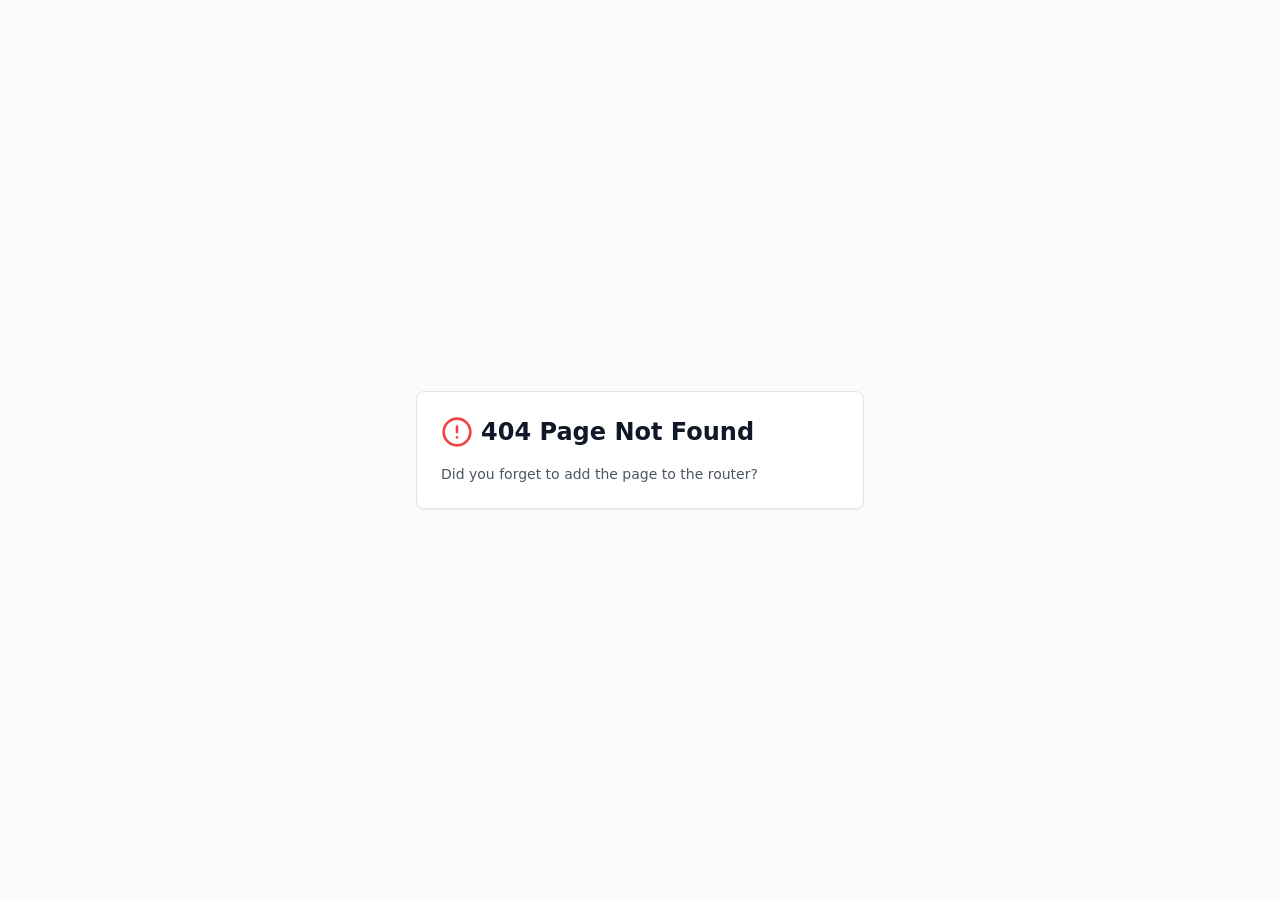
==== index.html @ fa6090dd "Add files via upload" ====
<!DOCTYPE html>
<html lang="en">
  <head>
    <meta charset="UTF-8" />
    <meta name="viewport" content="width=device-width, initial-scale=1.0, maximum-scale=1" />
    <script type="module" crossorigin src="/assets/index-Ddfa7WYj.js"></script>
    <link rel="stylesheet" crossorigin href="/assets/index-Bi6Ltwfc.css">
  </head>
  <body>
    <div id="root"></div>
    <!-- This is a replit script which adds a banner on the top of the page when opened in development mode outside the replit environment -->
    <script type="text/javascript" src="https://replit.com/public/js/replit-dev-banner.js"></script>
  </body>
</html>
---- assets/index-Bi6Ltwfc.css ----
*,:before,:after{--tw-border-spacing-x: 0;--tw-border-spacing-y: 0;--tw-translate-x: 0;--tw-translate-y: 0;--tw-rotate: 0;--tw-skew-x: 0;--tw-skew-y: 0;--tw-scale-x: 1;--tw-scale-y: 1;--tw-pan-x: ;--tw-pan-y: ;--tw-pinch-zoom: ;--tw-scroll-snap-strictness: proximity;--tw-gradient-from-position: ;--tw-gradient-via-position: ;--tw-gradient-to-position: ;--tw-ordinal: ;--tw-slashed-zero: ;--tw-numeric-figure: ;--tw-numeric-spacing: ;--tw-numeric-fraction: ;--tw-ring-inset: ;--tw-ring-offset-width: 0px;--tw-ring-offset-color: #fff;--tw-ring-color: rgb(59 130 246 / .5);--tw-ring-offset-shadow: 0 0 #0000;--tw-ring-shadow: 0 0 #0000;--tw-shadow: 0 0 #0000;--tw-shadow-colored: 0 0 #0000;--tw-blur: ;--tw-brightness: ;--tw-contrast: ;--tw-grayscale: ;--tw-hue-rotate: ;--tw-invert: ;--tw-saturate: ;--tw-sepia: ;--tw-drop-shadow: ;--tw-backdrop-blur: ;--tw-backdrop-brightness: ;--tw-backdrop-contrast: ;--tw-backdrop-grayscale: ;--tw-backdrop-hue-rotate: ;--tw-backdrop-invert: ;--tw-backdrop-opacity: ;--tw-backdrop-saturate: ;--tw-backdrop-sepia: ;--tw-contain-size: ;--tw-contain-layout: ;--tw-contain-paint: ;--tw-contain-style: }::backdrop{--tw-border-spacing-x: 0;--tw-border-spacing-y: 0;--tw-translate-x: 0;--tw-translate-y: 0;--tw-rotate: 0;--tw-skew-x: 0;--tw-skew-y: 0;--tw-scale-x: 1;--tw-scale-y: 1;--tw-pan-x: ;--tw-pan-y: ;--tw-pinch-zoom: ;--tw-scroll-snap-strictness: proximity;--tw-gradient-from-position: ;--tw-gradient-via-position: ;--tw-gradient-to-position: ;--tw-ordinal: ;--tw-slashed-zero: ;--tw-numeric-figure: ;--tw-numeric-spacing: ;--tw-numeric-fraction: ;--tw-ring-inset: ;--tw-ring-offset-width: 0px;--tw-ring-offset-color: #fff;--tw-ring-color: rgb(59 130 246 / .5);--tw-ring-offset-shadow: 0 0 #0000;--tw-ring-shadow: 0 0 #0000;--tw-shadow: 0 0 #0000;--tw-shadow-colored: 0 0 #0000;--tw-blur: ;--tw-brightness: ;--tw-contrast: ;--tw-grayscale: ;--tw-hue-rotate: ;--tw-invert: ;--tw-saturate: ;--tw-sepia: ;--tw-drop-shadow: ;--tw-backdrop-blur: ;--tw-backdrop-brightness: ;--tw-backdrop-contrast: ;--tw-backdrop-grayscale: ;--tw-backdrop-hue-rotate: ;--tw-backdrop-invert: ;--tw-backdrop-opacity: ;--tw-backdrop-saturate: ;--tw-backdrop-sepia: ;--tw-contain-size: ;--tw-contain-layout: ;--tw-contain-paint: ;--tw-contain-style: }*,:before,:after{box-sizing:border-box;border-width:0;border-style:solid;border-color:#e5e7eb}:before,:after{--tw-content: ""}html,:host{line-height:1.5;-webkit-text-size-adjust:100%;-moz-tab-size:4;-o-tab-size:4;tab-size:4;font-family:ui-sans-serif,system-ui,sans-serif,"Apple Color Emoji","Segoe UI Emoji",Segoe UI Symbol,"Noto Color Emoji";font-feature-settings:normal;font-variation-settings:normal;-webkit-tap-highlight-color:transparent}body{margin:0;line-height:inherit}hr{height:0;color:inherit;border-top-width:1px}abbr:where([title]){-webkit-text-decoration:underline dotted;text-decoration:underline dotted}h1,h2,h3,h4,h5,h6{font-size:inherit;font-weight:inherit}a{color:inherit;text-decoration:inherit}b,strong{font-weight:bolder}code,kbd,samp,pre{font-family:ui-monospace,SFMono-Regular,Menlo,Monaco,Consolas,Liberation Mono,Courier New,monospace;font-feature-settings:normal;font-variation-settings:normal;font-size:1em}small{font-size:80%}sub,sup{font-size:75%;line-height:0;position:relative;vertical-align:baseline}sub{bottom:-.25em}sup{top:-.5em}table{text-indent:0;border-color:inherit;border-collapse:collapse}button,input,optgroup,select,textarea{font-family:inherit;font-feature-settings:inherit;font-variation-settings:inherit;font-size:100%;font-weight:inherit;line-height:inherit;letter-spacing:inherit;color:inherit;margin:0;padding:0}button,select{text-transform:none}button,input:where([type=button]),input:where([type=reset]),input:where([type=submit]){-webkit-appearance:button;background-color:transparent;background-image:none}:-moz-focusring{outline:auto}:-moz-ui-invalid{box-shadow:none}progress{vertical-align:baseline}::-webkit-inner-spin-button,::-webkit-outer-spin-button{height:auto}[type=search]{-webkit-appearance:textfield;outline-offset:-2px}::-webkit-search-decoration{-webkit-appearance:none}::-webkit-file-upload-button{-webkit-appearance:button;font:inherit}summary{display:list-item}blockquote,dl,dd,h1,h2,h3,h4,h5,h6,hr,figure,p,pre{margin:0}fieldset{margin:0;padding:0}legend{padding:0}ol,ul,menu{list-style:none;margin:0;padding:0}dialog{padding:0}textarea{resize:vertical}input::-moz-placeholder,textarea::-moz-placeholder{opacity:1;color:#9ca3af}input::placeholder,textarea::placeholder{opacity:1;color:#9ca3af}button,[role=button]{cursor:pointer}:disabled{cursor:default}img,svg,video,canvas,audio,iframe,embed,object{display:block;vertical-align:middle}img,video{max-width:100%;height:auto}[hidden]:where(:not([hidden=until-found])){display:none}*{border-color:var(--border)}body{--tw-bg-opacity: 1;background-color:rgb(249 250 251 / var(--tw-bg-opacity, 1));font-family:ui-sans-serif,system-ui,sans-serif,"Apple Color Emoji","Segoe UI Emoji",Segoe UI Symbol,"Noto Color Emoji";color:var(--foreground);-webkit-font-smoothing:antialiased;-moz-osx-font-smoothing:grayscale}html{scroll-behavior:smooth}.sr-only{position:absolute;width:1px;height:1px;padding:0;margin:-1px;overflow:hidden;clip:rect(0,0,0,0);white-space:nowrap;border-width:0}.pointer-events-none{pointer-events:none}.pointer-events-auto{pointer-events:auto}.visible{visibility:visible}.invisible{visibility:hidden}.fixed{position:fixed}.absolute{position:absolute}.relative{position:relative}.sticky{position:sticky}.inset-0{top:0;right:0;bottom:0;left:0}.inset-x-0{left:0;right:0}.inset-y-0{top:0;bottom:0}.-bottom-12{bottom:-3rem}.-left-12{left:-3rem}.-left-2{left:-.5rem}.-right-12{right:-3rem}.-top-12{top:-3rem}.bottom-0{bottom:0}.left-0{left:0}.left-1{left:.25rem}.left-1\/2{left:50%}.left-2{left:.5rem}.left-\[50\%\]{left:50%}.right-0{right:0}.right-1{right:.25rem}.right-2{right:.5rem}.right-3{right:.75rem}.right-4{right:1rem}.top-0{top:0}.top-1\.5{top:.375rem}.top-1\/2{top:50%}.top-2{top:.5rem}.top-3\.5{top:.875rem}.top-4{top:1rem}.top-\[1px\]{top:1px}.top-\[50\%\]{top:50%}.top-\[60\%\]{top:60%}.top-full{top:100%}.z-10{z-index:10}.z-20{z-index:20}.z-50{z-index:50}.z-\[100\]{z-index:100}.z-\[1\]{z-index:1}.-mx-1{margin-left:-.25rem;margin-right:-.25rem}.mx-2{margin-left:.5rem;margin-right:.5rem}.mx-3\.5{margin-left:.875rem;margin-right:.875rem}.mx-4{margin-left:1rem;margin-right:1rem}.mx-auto{margin-left:auto;margin-right:auto}.my-0\.5{margin-top:.125rem;margin-bottom:.125rem}.my-1{margin-top:.25rem;margin-bottom:.25rem}.-ml-4{margin-left:-1rem}.-mt-4{margin-top:-1rem}.mb-1{margin-bottom:.25rem}.mb-2{margin-bottom:.5rem}.mb-3{margin-bottom:.75rem}.mb-4{margin-bottom:1rem}.mb-6{margin-bottom:1.5rem}.mb-8{margin-bottom:2rem}.ml-1{margin-left:.25rem}.ml-auto{margin-left:auto}.mr-2{margin-right:.5rem}.mr-3{margin-right:.75rem}.mr-4{margin-right:1rem}.mt-1\.5{margin-top:.375rem}.mt-2{margin-top:.5rem}.mt-24{margin-top:6rem}.mt-4{margin-top:1rem}.mt-auto{margin-top:auto}.block{display:block}.flex{display:flex}.inline-flex{display:inline-flex}.table{display:table}.grid{display:grid}.hidden{display:none}.aspect-square{aspect-ratio:1 / 1}.aspect-video{aspect-ratio:16 / 9}.size-4{width:1rem;height:1rem}.h-1\.5{height:.375rem}.h-10{height:2.5rem}.h-11{height:2.75rem}.h-12{height:3rem}.h-16{height:4rem}.h-2{height:.5rem}.h-2\.5{height:.625rem}.h-3{height:.75rem}.h-3\.5{height:.875rem}.h-32{height:8rem}.h-4{height:1rem}.h-48{height:12rem}.h-5{height:1.25rem}.h-6{height:1.5rem}.h-7{height:1.75rem}.h-8{height:2rem}.h-9{height:2.25rem}.h-\[1px\]{height:1px}.h-\[var\(--radix-navigation-menu-viewport-height\)\]{height:var(--radix-navigation-menu-viewport-height)}.h-\[var\(--radix-select-trigger-height\)\]{height:var(--radix-select-trigger-height)}.h-auto{height:auto}.h-full{height:100%}.h-px{height:1px}.h-svh{height:100svh}.max-h-\[--radix-context-menu-content-available-height\]{max-height:var(--radix-context-menu-content-available-height)}.max-h-\[--radix-select-content-available-height\]{max-height:var(--radix-select-content-available-height)}.max-h-\[300px\]{max-height:300px}.max-h-\[var\(--radix-dropdown-menu-content-available-height\)\]{max-height:var(--radix-dropdown-menu-content-available-height)}.max-h-screen{max-height:100vh}.min-h-0{min-height:0px}.min-h-\[80px\]{min-height:80px}.min-h-screen{min-height:100vh}.min-h-svh{min-height:100svh}.w-0{width:0px}.w-1{width:.25rem}.w-10{width:2.5rem}.w-11{width:2.75rem}.w-12{width:3rem}.w-2{width:.5rem}.w-2\.5{width:.625rem}.w-3{width:.75rem}.w-3\.5{width:.875rem}.w-3\/4{width:75%}.w-32{width:8rem}.w-4{width:1rem}.w-5{width:1.25rem}.w-6{width:1.5rem}.w-64{width:16rem}.w-7{width:1.75rem}.w-72{width:18rem}.w-8{width:2rem}.w-9{width:2.25rem}.w-\[--sidebar-width\]{width:var(--sidebar-width)}.w-\[100px\]{width:100px}.w-\[1px\]{width:1px}.w-auto{width:auto}.w-full{width:100%}.w-max{width:-moz-max-content;width:max-content}.w-px{width:1px}.min-w-0{min-width:0px}.min-w-10{min-width:2.5rem}.min-w-11{min-width:2.75rem}.min-w-5{min-width:1.25rem}.min-w-9{min-width:2.25rem}.min-w-\[12rem\]{min-width:12rem}.min-w-\[8rem\]{min-width:8rem}.min-w-\[var\(--radix-select-trigger-width\)\]{min-width:var(--radix-select-trigger-width)}.max-w-6xl{max-width:72rem}.max-w-\[--skeleton-width\]{max-width:var(--skeleton-width)}.max-w-lg{max-width:32rem}.max-w-max{max-width:-moz-max-content;max-width:max-content}.max-w-md{max-width:28rem}.flex-1{flex:1 1 0%}.flex-shrink-0,.shrink-0{flex-shrink:0}.grow{flex-grow:1}.grow-0{flex-grow:0}.basis-full{flex-basis:100%}.caption-bottom{caption-side:bottom}.border-collapse{border-collapse:collapse}.origin-\[--radix-context-menu-content-transform-origin\]{transform-origin:var(--radix-context-menu-content-transform-origin)}.origin-\[--radix-dropdown-menu-content-transform-origin\]{transform-origin:var(--radix-dropdown-menu-content-transform-origin)}.origin-\[--radix-hover-card-content-transform-origin\]{transform-origin:var(--radix-hover-card-content-transform-origin)}.origin-\[--radix-menubar-content-transform-origin\]{transform-origin:var(--radix-menubar-content-transform-origin)}.origin-\[--radix-popover-content-transform-origin\]{transform-origin:var(--radix-popover-content-transform-origin)}.origin-\[--radix-select-content-transform-origin\]{transform-origin:var(--radix-select-content-transform-origin)}.origin-\[--radix-tooltip-content-transform-origin\]{transform-origin:var(--radix-tooltip-content-transform-origin)}.-translate-x-1\/2{--tw-translate-x: -50%;transform:translate(var(--tw-translate-x),var(--tw-translate-y)) rotate(var(--tw-rotate)) skew(var(--tw-skew-x)) skewY(var(--tw-skew-y)) scaleX(var(--tw-scale-x)) scaleY(var(--tw-scale-y))}.-translate-x-px{--tw-translate-x: -1px;transform:translate(var(--tw-translate-x),var(--tw-translate-y)) rotate(var(--tw-rotate)) skew(var(--tw-skew-x)) skewY(var(--tw-skew-y)) scaleX(var(--tw-scale-x)) scaleY(var(--tw-scale-y))}.-translate-y-1\/2{--tw-translate-y: -50%;transform:translate(var(--tw-translate-x),var(--tw-translate-y)) rotate(var(--tw-rotate)) skew(var(--tw-skew-x)) skewY(var(--tw-skew-y)) scaleX(var(--tw-scale-x)) scaleY(var(--tw-scale-y))}.translate-x-\[-50\%\]{--tw-translate-x: -50%;transform:translate(var(--tw-translate-x),var(--tw-translate-y)) rotate(var(--tw-rotate)) skew(var(--tw-skew-x)) skewY(var(--tw-skew-y)) scaleX(var(--tw-scale-x)) scaleY(var(--tw-scale-y))}.translate-x-px{--tw-translate-x: 1px;transform:translate(var(--tw-translate-x),var(--tw-translate-y)) rotate(var(--tw-rotate)) skew(var(--tw-skew-x)) skewY(var(--tw-skew-y)) scaleX(var(--tw-scale-x)) scaleY(var(--tw-scale-y))}.translate-y-\[-50\%\]{--tw-translate-y: -50%;transform:translate(var(--tw-translate-x),var(--tw-translate-y)) rotate(var(--tw-rotate)) skew(var(--tw-skew-x)) skewY(var(--tw-skew-y)) scaleX(var(--tw-scale-x)) scaleY(var(--tw-scale-y))}.rotate-45{--tw-rotate: 45deg;transform:translate(var(--tw-translate-x),var(--tw-translate-y)) rotate(var(--tw-rotate)) skew(var(--tw-skew-x)) skewY(var(--tw-skew-y)) scaleX(var(--tw-scale-x)) scaleY(var(--tw-scale-y))}.rotate-90{--tw-rotate: 90deg;transform:translate(var(--tw-translate-x),var(--tw-translate-y)) rotate(var(--tw-rotate)) skew(var(--tw-skew-x)) skewY(var(--tw-skew-y)) scaleX(var(--tw-scale-x)) scaleY(var(--tw-scale-y))}.transform{transform:translate(var(--tw-translate-x),var(--tw-translate-y)) rotate(var(--tw-rotate)) skew(var(--tw-skew-x)) skewY(var(--tw-skew-y)) scaleX(var(--tw-scale-x)) scaleY(var(--tw-scale-y))}@keyframes pulse{50%{opacity:.5}}.animate-pulse{animation:pulse 2s cubic-bezier(.4,0,.6,1) infinite}.cursor-default{cursor:default}.cursor-pointer{cursor:pointer}.touch-none{touch-action:none}.select-none{-webkit-user-select:none;-moz-user-select:none;user-select:none}.list-inside{list-style-position:inside}.list-disc{list-style-type:disc}.list-none{list-style-type:none}.grid-cols-1{grid-template-columns:repeat(1,minmax(0,1fr))}.grid-cols-2{grid-template-columns:repeat(2,minmax(0,1fr))}.flex-row{flex-direction:row}.flex-col{flex-direction:column}.flex-col-reverse{flex-direction:column-reverse}.flex-wrap{flex-wrap:wrap}.items-start{align-items:flex-start}.items-end{align-items:flex-end}.items-center{align-items:center}.items-stretch{align-items:stretch}.justify-center{justify-content:center}.justify-between{justify-content:space-between}.gap-1{gap:.25rem}.gap-1\.5{gap:.375rem}.gap-2{gap:.5rem}.gap-3{gap:.75rem}.gap-4{gap:1rem}.gap-6{gap:1.5rem}.gap-8{gap:2rem}.space-x-1>:not([hidden])~:not([hidden]){--tw-space-x-reverse: 0;margin-right:calc(.25rem * var(--tw-space-x-reverse));margin-left:calc(.25rem * calc(1 - var(--tw-space-x-reverse)))}.space-x-4>:not([hidden])~:not([hidden]){--tw-space-x-reverse: 0;margin-right:calc(1rem * var(--tw-space-x-reverse));margin-left:calc(1rem * calc(1 - var(--tw-space-x-reverse)))}.space-x-8>:not([hidden])~:not([hidden]){--tw-space-x-reverse: 0;margin-right:calc(2rem * var(--tw-space-x-reverse));margin-left:calc(2rem * calc(1 - var(--tw-space-x-reverse)))}.space-y-1>:not([hidden])~:not([hidden]){--tw-space-y-reverse: 0;margin-top:calc(.25rem * calc(1 - var(--tw-space-y-reverse)));margin-bottom:calc(.25rem * var(--tw-space-y-reverse))}.space-y-1\.5>:not([hidden])~:not([hidden]){--tw-space-y-reverse: 0;margin-top:calc(.375rem * calc(1 - var(--tw-space-y-reverse)));margin-bottom:calc(.375rem * var(--tw-space-y-reverse))}.space-y-2>:not([hidden])~:not([hidden]){--tw-space-y-reverse: 0;margin-top:calc(.5rem * calc(1 - var(--tw-space-y-reverse)));margin-bottom:calc(.5rem * var(--tw-space-y-reverse))}.space-y-3>:not([hidden])~:not([hidden]){--tw-space-y-reverse: 0;margin-top:calc(.75rem * calc(1 - var(--tw-space-y-reverse)));margin-bottom:calc(.75rem * var(--tw-space-y-reverse))}.space-y-4>:not([hidden])~:not([hidden]){--tw-space-y-reverse: 0;margin-top:calc(1rem * calc(1 - var(--tw-space-y-reverse)));margin-bottom:calc(1rem * var(--tw-space-y-reverse))}.space-y-6>:not([hidden])~:not([hidden]){--tw-space-y-reverse: 0;margin-top:calc(1.5rem * calc(1 - var(--tw-space-y-reverse)));margin-bottom:calc(1.5rem * var(--tw-space-y-reverse))}.overflow-auto{overflow:auto}.overflow-hidden{overflow:hidden}.overflow-y-auto{overflow-y:auto}.overflow-x-hidden{overflow-x:hidden}.whitespace-nowrap{white-space:nowrap}.break-words{overflow-wrap:break-word}.rounded-\[2px\]{border-radius:2px}.rounded-\[inherit\]{border-radius:inherit}.rounded-full{border-radius:9999px}.rounded-lg{border-radius:var(--radius)}.rounded-md{border-radius:calc(var(--radius) - 2px)}.rounded-sm{border-radius:calc(var(--radius) - 4px)}.rounded-t-\[10px\]{border-top-left-radius:10px;border-top-right-radius:10px}.rounded-tl-sm{border-top-left-radius:calc(var(--radius) - 4px)}.border{border-width:1px}.border-2{border-width:2px}.border-4{border-width:4px}.border-\[1\.5px\]{border-width:1.5px}.border-y{border-top-width:1px;border-bottom-width:1px}.border-b{border-bottom-width:1px}.border-l{border-left-width:1px}.border-l-2{border-left-width:2px}.border-l-4{border-left-width:4px}.border-r{border-right-width:1px}.border-t{border-top-width:1px}.border-dashed{border-style:dashed}.border-\[--color-border\]{border-color:var(--color-border)}.border-destructive{border-color:var(--destructive)}.border-gray-200{--tw-border-opacity: 1;border-color:rgb(229 231 235 / var(--tw-border-opacity, 1))}.border-gray-800{--tw-border-opacity: 1;border-color:rgb(31 41 55 / var(--tw-border-opacity, 1))}.border-input{border-color:var(--input)}.border-primary{border-color:var(--primary)}.border-sidebar-border{border-color:var(--sidebar-border)}.border-teal-100{--tw-border-opacity: 1;border-color:rgb(204 251 241 / var(--tw-border-opacity, 1))}.border-teal-200{--tw-border-opacity: 1;border-color:rgb(153 246 228 / var(--tw-border-opacity, 1))}.border-teal-400{--tw-border-opacity: 1;border-color:rgb(45 212 191 / var(--tw-border-opacity, 1))}.border-teal-600{--tw-border-opacity: 1;border-color:rgb(13 148 136 / var(--tw-border-opacity, 1))}.border-transparent{border-color:transparent}.border-l-transparent{border-left-color:transparent}.border-t-transparent{border-top-color:transparent}.bg-\[--color-bg\]{background-color:var(--color-bg)}.bg-accent{background-color:var(--accent)}.bg-background{background-color:var(--background)}.bg-black\/80{background-color:#000c}.bg-blue-600{--tw-bg-opacity: 1;background-color:rgb(37 99 235 / var(--tw-bg-opacity, 1))}.bg-border{background-color:var(--border)}.bg-card{background-color:var(--card)}.bg-destructive{background-color:var(--destructive)}.bg-foreground{background-color:var(--foreground)}.bg-gray-50{--tw-bg-opacity: 1;background-color:rgb(249 250 251 / var(--tw-bg-opacity, 1))}.bg-gray-800{--tw-bg-opacity: 1;background-color:rgb(31 41 55 / var(--tw-bg-opacity, 1))}.bg-muted{background-color:var(--muted)}.bg-popover{background-color:var(--popover)}.bg-primary{background-color:var(--primary)}.bg-secondary{background-color:var(--secondary)}.bg-sidebar{background-color:var(--sidebar-background)}.bg-sidebar-border{background-color:var(--sidebar-border)}.bg-teal-100{--tw-bg-opacity: 1;background-color:rgb(204 251 241 / var(--tw-bg-opacity, 1))}.bg-teal-50{--tw-bg-opacity: 1;background-color:rgb(240 253 250 / var(--tw-bg-opacity, 1))}.bg-teal-600{--tw-bg-opacity: 1;background-color:rgb(13 148 136 / var(--tw-bg-opacity, 1))}.bg-transparent{background-color:transparent}.bg-white{--tw-bg-opacity: 1;background-color:rgb(255 255 255 / var(--tw-bg-opacity, 1))}.fill-current{fill:currentColor}.object-cover{-o-object-fit:cover;object-fit:cover}.p-0{padding:0}.p-1{padding:.25rem}.p-2{padding:.5rem}.p-3{padding:.75rem}.p-4{padding:1rem}.p-6{padding:1.5rem}.p-\[1px\]{padding:1px}.px-1{padding-left:.25rem;padding-right:.25rem}.px-2{padding-left:.5rem;padding-right:.5rem}.px-2\.5{padding-left:.625rem;padding-right:.625rem}.px-3{padding-left:.75rem;padding-right:.75rem}.px-4{padding-left:1rem;padding-right:1rem}.px-5{padding-left:1.25rem;padding-right:1.25rem}.px-8{padding-left:2rem;padding-right:2rem}.py-0\.5{padding-top:.125rem;padding-bottom:.125rem}.py-1{padding-top:.25rem;padding-bottom:.25rem}.py-1\.5{padding-top:.375rem;padding-bottom:.375rem}.py-2{padding-top:.5rem;padding-bottom:.5rem}.py-3{padding-top:.75rem;padding-bottom:.75rem}.py-4{padding-top:1rem;padding-bottom:1rem}.py-6{padding-top:1.5rem;padding-bottom:1.5rem}.py-8{padding-top:2rem;padding-bottom:2rem}.pb-3{padding-bottom:.75rem}.pb-4{padding-bottom:1rem}.pl-2\.5{padding-left:.625rem}.pl-4{padding-left:1rem}.pl-6{padding-left:1.5rem}.pl-8{padding-left:2rem}.pr-2{padding-right:.5rem}.pr-2\.5{padding-right:.625rem}.pr-8{padding-right:2rem}.pt-0{padding-top:0}.pt-1{padding-top:.25rem}.pt-3{padding-top:.75rem}.pt-4{padding-top:1rem}.pt-6{padding-top:1.5rem}.text-left{text-align:left}.text-center{text-align:center}.align-middle{vertical-align:middle}.font-mono{font-family:ui-monospace,SFMono-Regular,Menlo,Monaco,Consolas,Liberation Mono,Courier New,monospace}.text-2xl{font-size:1.5rem;line-height:2rem}.text-3xl{font-size:1.875rem;line-height:2.25rem}.text-\[0\.8rem\]{font-size:.8rem}.text-base{font-size:1rem;line-height:1.5rem}.text-lg{font-size:1.125rem;line-height:1.75rem}.text-sm{font-size:.875rem;line-height:1.25rem}.text-xl{font-size:1.25rem;line-height:1.75rem}.text-xs{font-size:.75rem;line-height:1rem}.font-bold{font-weight:700}.font-medium{font-weight:500}.font-normal{font-weight:400}.font-semibold{font-weight:600}.italic{font-style:italic}.tabular-nums{--tw-numeric-spacing: tabular-nums;font-variant-numeric:var(--tw-ordinal) var(--tw-slashed-zero) var(--tw-numeric-figure) var(--tw-numeric-spacing) var(--tw-numeric-fraction)}.leading-none{line-height:1}.leading-relaxed{line-height:1.625}.tracking-tight{letter-spacing:-.025em}.tracking-widest{letter-spacing:.1em}.text-accent-foreground{color:var(--accent-foreground)}.text-card-foreground{color:var(--card-foreground)}.text-current{color:currentColor}.text-destructive{color:var(--destructive)}.text-destructive-foreground{color:var(--destructive-foreground)}.text-foreground{color:var(--foreground)}.text-gray-300{--tw-text-opacity: 1;color:rgb(209 213 219 / var(--tw-text-opacity, 1))}.text-gray-400{--tw-text-opacity: 1;color:rgb(156 163 175 / var(--tw-text-opacity, 1))}.text-gray-500{--tw-text-opacity: 1;color:rgb(107 114 128 / var(--tw-text-opacity, 1))}.text-gray-600{--tw-text-opacity: 1;color:rgb(75 85 99 / var(--tw-text-opacity, 1))}.text-gray-700{--tw-text-opacity: 1;color:rgb(55 65 81 / var(--tw-text-opacity, 1))}.text-gray-800{--tw-text-opacity: 1;color:rgb(31 41 55 / var(--tw-text-opacity, 1))}.text-gray-900{--tw-text-opacity: 1;color:rgb(17 24 39 / var(--tw-text-opacity, 1))}.text-muted-foreground{color:var(--muted-foreground)}.text-popover-foreground{color:var(--popover-foreground)}.text-primary{color:var(--primary)}.text-primary-foreground{color:var(--primary-foreground)}.text-red-500{--tw-text-opacity: 1;color:rgb(239 68 68 / var(--tw-text-opacity, 1))}.text-secondary-foreground{color:var(--secondary-foreground)}.text-sidebar-foreground{color:var(--sidebar-foreground)}.text-teal-600{--tw-text-opacity: 1;color:rgb(13 148 136 / var(--tw-text-opacity, 1))}.text-teal-800{--tw-text-opacity: 1;color:rgb(17 94 89 / var(--tw-text-opacity, 1))}.text-white{--tw-text-opacity: 1;color:rgb(255 255 255 / var(--tw-text-opacity, 1))}.underline-offset-4{text-underline-offset:4px}.opacity-0{opacity:0}.opacity-50{opacity:.5}.opacity-60{opacity:.6}.opacity-70{opacity:.7}.opacity-90{opacity:.9}.shadow-\[0_0_0_1px_hsl\(var\(--sidebar-border\)\)\]{--tw-shadow: 0 0 0 1px hsl(var(--sidebar-border));--tw-shadow-colored: 0 0 0 1px var(--tw-shadow-color);box-shadow:var(--tw-ring-offset-shadow, 0 0 #0000),var(--tw-ring-shadow, 0 0 #0000),var(--tw-shadow)}.shadow-lg{--tw-shadow: 0 10px 15px -3px rgb(0 0 0 / .1), 0 4px 6px -4px rgb(0 0 0 / .1);--tw-shadow-colored: 0 10px 15px -3px var(--tw-shadow-color), 0 4px 6px -4px var(--tw-shadow-color);box-shadow:var(--tw-ring-offset-shadow, 0 0 #0000),var(--tw-ring-shadow, 0 0 #0000),var(--tw-shadow)}.shadow-md{--tw-shadow: 0 4px 6px -1px rgb(0 0 0 / .1), 0 2px 4px -2px rgb(0 0 0 / .1);--tw-shadow-colored: 0 4px 6px -1px var(--tw-shadow-color), 0 2px 4px -2px var(--tw-shadow-color);box-shadow:var(--tw-ring-offset-shadow, 0 0 #0000),var(--tw-ring-shadow, 0 0 #0000),var(--tw-shadow)}.shadow-none{--tw-shadow: 0 0 #0000;--tw-shadow-colored: 0 0 #0000;box-shadow:var(--tw-ring-offset-shadow, 0 0 #0000),var(--tw-ring-shadow, 0 0 #0000),var(--tw-shadow)}.shadow-sm{--tw-shadow: 0 1px 2px 0 rgb(0 0 0 / .05);--tw-shadow-colored: 0 1px 2px 0 var(--tw-shadow-color);box-shadow:var(--tw-ring-offset-shadow, 0 0 #0000),var(--tw-ring-shadow, 0 0 #0000),var(--tw-shadow)}.shadow-xl{--tw-shadow: 0 20px 25px -5px rgb(0 0 0 / .1), 0 8px 10px -6px rgb(0 0 0 / .1);--tw-shadow-colored: 0 20px 25px -5px var(--tw-shadow-color), 0 8px 10px -6px var(--tw-shadow-color);box-shadow:var(--tw-ring-offset-shadow, 0 0 #0000),var(--tw-ring-shadow, 0 0 #0000),var(--tw-shadow)}.outline-none{outline:2px solid transparent;outline-offset:2px}.outline{outline-style:solid}.ring-0{--tw-ring-offset-shadow: var(--tw-ring-inset) 0 0 0 var(--tw-ring-offset-width) var(--tw-ring-offset-color);--tw-ring-shadow: var(--tw-ring-inset) 0 0 0 calc(0px + var(--tw-ring-offset-width)) var(--tw-ring-color);box-shadow:var(--tw-ring-offset-shadow),var(--tw-ring-shadow),var(--tw-shadow, 0 0 #0000)}.ring-2{--tw-ring-offset-shadow: var(--tw-ring-inset) 0 0 0 var(--tw-ring-offset-width) var(--tw-ring-offset-color);--tw-ring-shadow: var(--tw-ring-inset) 0 0 0 calc(2px + var(--tw-ring-offset-width)) var(--tw-ring-color);box-shadow:var(--tw-ring-offset-shadow),var(--tw-ring-shadow),var(--tw-shadow, 0 0 #0000)}.ring-ring{--tw-ring-color: var(--ring)}.ring-sidebar-ring{--tw-ring-color: var(--sidebar-ring)}.ring-offset-background{--tw-ring-offset-color: var(--background)}.filter{filter:var(--tw-blur) var(--tw-brightness) var(--tw-contrast) var(--tw-grayscale) var(--tw-hue-rotate) var(--tw-invert) var(--tw-saturate) var(--tw-sepia) var(--tw-drop-shadow)}.transition{transition-property:color,background-color,border-color,text-decoration-color,fill,stroke,opacity,box-shadow,transform,filter,-webkit-backdrop-filter;transition-property:color,background-color,border-color,text-decoration-color,fill,stroke,opacity,box-shadow,transform,filter,backdrop-filter;transition-property:color,background-color,border-color,text-decoration-color,fill,stroke,opacity,box-shadow,transform,filter,backdrop-filter,-webkit-backdrop-filter;transition-timing-function:cubic-bezier(.4,0,.2,1);transition-duration:.15s}.transition-\[left\,right\,width\]{transition-property:left,right,width;transition-timing-function:cubic-bezier(.4,0,.2,1);transition-duration:.15s}.transition-\[margin\,opacity\]{transition-property:margin,opacity;transition-timing-function:cubic-bezier(.4,0,.2,1);transition-duration:.15s}.transition-\[width\,height\,padding\]{transition-property:width,height,padding;transition-timing-function:cubic-bezier(.4,0,.2,1);transition-duration:.15s}.transition-\[width\]{transition-property:width;transition-timing-function:cubic-bezier(.4,0,.2,1);transition-duration:.15s}.transition-all{transition-property:all;transition-timing-function:cubic-bezier(.4,0,.2,1);transition-duration:.15s}.transition-colors{transition-property:color,background-color,border-color,text-decoration-color,fill,stroke;transition-timing-function:cubic-bezier(.4,0,.2,1);transition-duration:.15s}.transition-opacity{transition-property:opacity;transition-timing-function:cubic-bezier(.4,0,.2,1);transition-duration:.15s}.transition-shadow{transition-property:box-shadow;transition-timing-function:cubic-bezier(.4,0,.2,1);transition-duration:.15s}.transition-transform{transition-property:transform;transition-timing-function:cubic-bezier(.4,0,.2,1);transition-duration:.15s}.duration-1000{transition-duration:1s}.duration-200{transition-duration:.2s}.duration-300{transition-duration:.3s}.ease-in-out{transition-timing-function:cubic-bezier(.4,0,.2,1)}.ease-linear{transition-timing-function:linear}@keyframes enter{0%{opacity:var(--tw-enter-opacity, 1);transform:translate3d(var(--tw-enter-translate-x, 0),var(--tw-enter-translate-y, 0),0) scale3d(var(--tw-enter-scale, 1),var(--tw-enter-scale, 1),var(--tw-enter-scale, 1)) rotate(var(--tw-enter-rotate, 0))}}@keyframes exit{to{opacity:var(--tw-exit-opacity, 1);transform:translate3d(var(--tw-exit-translate-x, 0),var(--tw-exit-translate-y, 0),0) scale3d(var(--tw-exit-scale, 1),var(--tw-exit-scale, 1),var(--tw-exit-scale, 1)) rotate(var(--tw-exit-rotate, 0))}}.animate-in{animation-name:enter;animation-duration:.15s;--tw-enter-opacity: initial;--tw-enter-scale: initial;--tw-enter-rotate: initial;--tw-enter-translate-x: initial;--tw-enter-translate-y: initial}.fade-in-0{--tw-enter-opacity: 0}.fade-in-80{--tw-enter-opacity: .8}.zoom-in-95{--tw-enter-scale: .95}.duration-1000{animation-duration:1s}.duration-200{animation-duration:.2s}.duration-300{animation-duration:.3s}.ease-in-out{animation-timing-function:cubic-bezier(.4,0,.2,1)}.ease-linear{animation-timing-function:linear}:root{--background: hsl(0, 0%, 100%);--foreground: hsl(20, 14.3%, 4.1%);--muted: hsl(60, 4.8%, 95.9%);--muted-foreground: hsl(25, 5.3%, 44.7%);--popover: hsl(0, 0%, 100%);--popover-foreground: hsl(20, 14.3%, 4.1%);--card: hsl(0, 0%, 100%);--card-foreground: hsl(20, 14.3%, 4.1%);--border: hsl(20, 5.9%, 90%);--input: hsl(20, 5.9%, 90%);--primary: hsl(188, 96%, 41%);--primary-foreground: hsl(0, 0%, 100%);--secondary: hsl(60, 4.8%, 95.9%);--secondary-foreground: hsl(24, 9.8%, 10%);--accent: hsl(60, 4.8%, 95.9%);--accent-foreground: hsl(24, 9.8%, 10%);--destructive: hsl(0, 84.2%, 60.2%);--destructive-foreground: hsl(60, 9.1%, 97.8%);--ring: hsl(20, 14.3%, 4.1%);--radius: .5rem;--teal-50: hsl(166, 76%, 97%);--teal-100: hsl(167, 85%, 89%);--teal-200: hsl(168, 84%, 78%);--teal-400: hsl(172, 66%, 50%);--teal-500: hsl(173, 80%, 40%);--teal-600: hsl(175, 84%, 32%);--teal-700: hsl(175, 77%, 26%);--teal-800: hsl(176, 69%, 22%);--teal-900: hsl(176, 61%, 19%)}.dark{--background: hsl(240, 10%, 3.9%);--foreground: hsl(0, 0%, 98%);--muted: hsl(240, 3.7%, 15.9%);--muted-foreground: hsl(240, 5%, 64.9%);--popover: hsl(240, 10%, 3.9%);--popover-foreground: hsl(0, 0%, 98%);--card: hsl(240, 10%, 3.9%);--card-foreground: hsl(0, 0%, 98%);--border: hsl(240, 3.7%, 15.9%);--input: hsl(240, 3.7%, 15.9%);--primary: hsl(188, 96%, 41%);--primary-foreground: hsl(0, 0%, 100%);--secondary: hsl(240, 3.7%, 15.9%);--secondary-foreground: hsl(0, 0%, 98%);--accent: hsl(240, 3.7%, 15.9%);--accent-foreground: hsl(0, 0%, 98%);--destructive: hsl(0, 62.8%, 30.6%);--destructive-foreground: hsl(0, 0%, 98%);--ring: hsl(240, 4.9%, 83.9%);--radius: .5rem}.file\:border-0::file-selector-button{border-width:0px}.file\:bg-transparent::file-selector-button{background-color:transparent}.file\:text-sm::file-selector-button{font-size:.875rem;line-height:1.25rem}.file\:font-medium::file-selector-button{font-weight:500}.file\:text-foreground::file-selector-button{color:var(--foreground)}.placeholder\:text-muted-foreground::-moz-placeholder{color:var(--muted-foreground)}.placeholder\:text-muted-foreground::placeholder{color:var(--muted-foreground)}.after\:absolute:after{content:var(--tw-content);position:absolute}.after\:-inset-2:after{content:var(--tw-content);top:-.5rem;right:-.5rem;bottom:-.5rem;left:-.5rem}.after\:inset-y-0:after{content:var(--tw-content);top:0;bottom:0}.after\:left-1\/2:after{content:var(--tw-content);left:50%}.after\:w-1:after{content:var(--tw-content);width:.25rem}.after\:w-\[2px\]:after{content:var(--tw-content);width:2px}.after\:-translate-x-1\/2:after{content:var(--tw-content);--tw-translate-x: -50%;transform:translate(var(--tw-translate-x),var(--tw-translate-y)) rotate(var(--tw-rotate)) skew(var(--tw-skew-x)) skewY(var(--tw-skew-y)) scaleX(var(--tw-scale-x)) scaleY(var(--tw-scale-y))}.first\:rounded-l-md:first-child{border-top-left-radius:calc(var(--radius) - 2px);border-bottom-left-radius:calc(var(--radius) - 2px)}.first\:border-l:first-child{border-left-width:1px}.last\:rounded-r-md:last-child{border-top-right-radius:calc(var(--radius) - 2px);border-bottom-right-radius:calc(var(--radius) - 2px)}.focus-within\:relative:focus-within{position:relative}.focus-within\:z-20:focus-within{z-index:20}.hover\:bg-accent:hover{background-color:var(--accent)}.hover\:bg-blue-700:hover{--tw-bg-opacity: 1;background-color:rgb(29 78 216 / var(--tw-bg-opacity, 1))}.hover\:bg-gray-100:hover{--tw-bg-opacity: 1;background-color:rgb(243 244 246 / var(--tw-bg-opacity, 1))}.hover\:bg-gray-800:hover{--tw-bg-opacity: 1;background-color:rgb(31 41 55 / var(--tw-bg-opacity, 1))}.hover\:bg-muted:hover{background-color:var(--muted)}.hover\:bg-primary:hover{background-color:var(--primary)}.hover\:bg-secondary:hover{background-color:var(--secondary)}.hover\:bg-sidebar-accent:hover{background-color:var(--sidebar-accent)}.hover\:bg-teal-100:hover{--tw-bg-opacity: 1;background-color:rgb(204 251 241 / var(--tw-bg-opacity, 1))}.hover\:bg-teal-50:hover{--tw-bg-opacity: 1;background-color:rgb(240 253 250 / var(--tw-bg-opacity, 1))}.hover\:bg-teal-700:hover{--tw-bg-opacity: 1;background-color:rgb(15 118 110 / var(--tw-bg-opacity, 1))}.hover\:text-accent-foreground:hover{color:var(--accent-foreground)}.hover\:text-foreground:hover{color:var(--foreground)}.hover\:text-muted-foreground:hover{color:var(--muted-foreground)}.hover\:text-primary-foreground:hover{color:var(--primary-foreground)}.hover\:text-sidebar-accent-foreground:hover{color:var(--sidebar-accent-foreground)}.hover\:text-teal-600:hover{--tw-text-opacity: 1;color:rgb(13 148 136 / var(--tw-text-opacity, 1))}.hover\:text-teal-700:hover{--tw-text-opacity: 1;color:rgb(15 118 110 / var(--tw-text-opacity, 1))}.hover\:text-white:hover{--tw-text-opacity: 1;color:rgb(255 255 255 / var(--tw-text-opacity, 1))}.hover\:underline:hover{text-decoration-line:underline}.hover\:opacity-100:hover{opacity:1}.hover\:shadow-\[0_0_0_1px_hsl\(var\(--sidebar-accent\)\)\]:hover{--tw-shadow: 0 0 0 1px hsl(var(--sidebar-accent));--tw-shadow-colored: 0 0 0 1px var(--tw-shadow-color);box-shadow:var(--tw-ring-offset-shadow, 0 0 #0000),var(--tw-ring-shadow, 0 0 #0000),var(--tw-shadow)}.hover\:shadow-md:hover{--tw-shadow: 0 4px 6px -1px rgb(0 0 0 / .1), 0 2px 4px -2px rgb(0 0 0 / .1);--tw-shadow-colored: 0 4px 6px -1px var(--tw-shadow-color), 0 2px 4px -2px var(--tw-shadow-color);box-shadow:var(--tw-ring-offset-shadow, 0 0 #0000),var(--tw-ring-shadow, 0 0 #0000),var(--tw-shadow)}.hover\:shadow-sm:hover{--tw-shadow: 0 1px 2px 0 rgb(0 0 0 / .05);--tw-shadow-colored: 0 1px 2px 0 var(--tw-shadow-color);box-shadow:var(--tw-ring-offset-shadow, 0 0 #0000),var(--tw-ring-shadow, 0 0 #0000),var(--tw-shadow)}.hover\:after\:bg-sidebar-border:hover:after{content:var(--tw-content);background-color:var(--sidebar-border)}.focus\:bg-accent:focus{background-color:var(--accent)}.focus\:bg-primary:focus{background-color:var(--primary)}.focus\:text-accent-foreground:focus{color:var(--accent-foreground)}.focus\:text-primary-foreground:focus{color:var(--primary-foreground)}.focus\:opacity-100:focus{opacity:1}.focus\:outline-none:focus{outline:2px solid transparent;outline-offset:2px}.focus\:ring-2:focus{--tw-ring-offset-shadow: var(--tw-ring-inset) 0 0 0 var(--tw-ring-offset-width) var(--tw-ring-offset-color);--tw-ring-shadow: var(--tw-ring-inset) 0 0 0 calc(2px + var(--tw-ring-offset-width)) var(--tw-ring-color);box-shadow:var(--tw-ring-offset-shadow),var(--tw-ring-shadow),var(--tw-shadow, 0 0 #0000)}.focus\:ring-ring:focus{--tw-ring-color: var(--ring)}.focus\:ring-offset-2:focus{--tw-ring-offset-width: 2px}.focus-visible\:outline-none:focus-visible{outline:2px solid transparent;outline-offset:2px}.focus-visible\:ring-1:focus-visible{--tw-ring-offset-shadow: var(--tw-ring-inset) 0 0 0 var(--tw-ring-offset-width) var(--tw-ring-offset-color);--tw-ring-shadow: var(--tw-ring-inset) 0 0 0 calc(1px + var(--tw-ring-offset-width)) var(--tw-ring-color);box-shadow:var(--tw-ring-offset-shadow),var(--tw-ring-shadow),var(--tw-shadow, 0 0 #0000)}.focus-visible\:ring-2:focus-visible{--tw-ring-offset-shadow: var(--tw-ring-inset) 0 0 0 var(--tw-ring-offset-width) var(--tw-ring-offset-color);--tw-ring-shadow: var(--tw-ring-inset) 0 0 0 calc(2px + var(--tw-ring-offset-width)) var(--tw-ring-color);box-shadow:var(--tw-ring-offset-shadow),var(--tw-ring-shadow),var(--tw-shadow, 0 0 #0000)}.focus-visible\:ring-ring:focus-visible{--tw-ring-color: var(--ring)}.focus-visible\:ring-sidebar-ring:focus-visible{--tw-ring-color: var(--sidebar-ring)}.focus-visible\:ring-offset-1:focus-visible{--tw-ring-offset-width: 1px}.focus-visible\:ring-offset-2:focus-visible{--tw-ring-offset-width: 2px}.focus-visible\:ring-offset-background:focus-visible{--tw-ring-offset-color: var(--background)}.active\:bg-sidebar-accent:active{background-color:var(--sidebar-accent)}.active\:text-sidebar-accent-foreground:active{color:var(--sidebar-accent-foreground)}.disabled\:pointer-events-none:disabled{pointer-events:none}.disabled\:cursor-not-allowed:disabled{cursor:not-allowed}.disabled\:opacity-50:disabled{opacity:.5}.group\/menu-item:focus-within .group-focus-within\/menu-item\:opacity-100{opacity:1}.group:hover .group-hover\:translate-x-1{--tw-translate-x: .25rem;transform:translate(var(--tw-translate-x),var(--tw-translate-y)) rotate(var(--tw-rotate)) skew(var(--tw-skew-x)) skewY(var(--tw-skew-y)) scaleX(var(--tw-scale-x)) scaleY(var(--tw-scale-y))}.group:hover .group-hover\:scale-105{--tw-scale-x: 1.05;--tw-scale-y: 1.05;transform:translate(var(--tw-translate-x),var(--tw-translate-y)) rotate(var(--tw-rotate)) skew(var(--tw-skew-x)) skewY(var(--tw-skew-y)) scaleX(var(--tw-scale-x)) scaleY(var(--tw-scale-y))}.group\/menu-item:hover .group-hover\/menu-item\:opacity-100,.group:hover .group-hover\:opacity-100{opacity:1}.group.destructive .group-\[\.destructive\]\:text-red-300{--tw-text-opacity: 1;color:rgb(252 165 165 / var(--tw-text-opacity, 1))}.group.destructive .group-\[\.destructive\]\:hover\:bg-destructive:hover{background-color:var(--destructive)}.group.destructive .group-\[\.destructive\]\:hover\:text-destructive-foreground:hover{color:var(--destructive-foreground)}.group.destructive .group-\[\.destructive\]\:hover\:text-red-50:hover{--tw-text-opacity: 1;color:rgb(254 242 242 / var(--tw-text-opacity, 1))}.group.destructive .group-\[\.destructive\]\:focus\:ring-destructive:focus{--tw-ring-color: var(--destructive)}.group.destructive .group-\[\.destructive\]\:focus\:ring-red-400:focus{--tw-ring-opacity: 1;--tw-ring-color: rgb(248 113 113 / var(--tw-ring-opacity, 1))}.group.destructive .group-\[\.destructive\]\:focus\:ring-offset-red-600:focus{--tw-ring-offset-color: #dc2626}.peer\/menu-button:hover~.peer-hover\/menu-button\:text-sidebar-accent-foreground{color:var(--sidebar-accent-foreground)}.peer:disabled~.peer-disabled\:cursor-not-allowed{cursor:not-allowed}.peer:disabled~.peer-disabled\:opacity-70{opacity:.7}.has-\[\[data-variant\=inset\]\]\:bg-sidebar:has([data-variant=inset]){background-color:var(--sidebar-background)}.has-\[\:disabled\]\:opacity-50:has(:disabled){opacity:.5}.group\/menu-item:has([data-sidebar=menu-action]) .group-has-\[\[data-sidebar\=menu-action\]\]\/menu-item\:pr-8{padding-right:2rem}.aria-disabled\:pointer-events-none[aria-disabled=true]{pointer-events:none}.aria-disabled\:opacity-50[aria-disabled=true]{opacity:.5}.aria-selected\:bg-accent[aria-selected=true]{background-color:var(--accent)}.aria-selected\:text-accent-foreground[aria-selected=true]{color:var(--accent-foreground)}.aria-selected\:text-muted-foreground[aria-selected=true]{color:var(--muted-foreground)}.aria-selected\:opacity-100[aria-selected=true]{opacity:1}.data-\[disabled\=true\]\:pointer-events-none[data-disabled=true],.data-\[disabled\]\:pointer-events-none[data-disabled]{pointer-events:none}.data-\[panel-group-direction\=vertical\]\:h-px[data-panel-group-direction=vertical]{height:1px}.data-\[panel-group-direction\=vertical\]\:w-full[data-panel-group-direction=vertical]{width:100%}.data-\[side\=bottom\]\:translate-y-1[data-side=bottom]{--tw-translate-y: .25rem;transform:translate(var(--tw-translate-x),var(--tw-translate-y)) rotate(var(--tw-rotate)) skew(var(--tw-skew-x)) skewY(var(--tw-skew-y)) scaleX(var(--tw-scale-x)) scaleY(var(--tw-scale-y))}.data-\[side\=left\]\:-translate-x-1[data-side=left]{--tw-translate-x: -.25rem;transform:translate(var(--tw-translate-x),var(--tw-translate-y)) rotate(var(--tw-rotate)) skew(var(--tw-skew-x)) skewY(var(--tw-skew-y)) scaleX(var(--tw-scale-x)) scaleY(var(--tw-scale-y))}.data-\[side\=right\]\:translate-x-1[data-side=right]{--tw-translate-x: .25rem;transform:translate(var(--tw-translate-x),var(--tw-translate-y)) rotate(var(--tw-rotate)) skew(var(--tw-skew-x)) skewY(var(--tw-skew-y)) scaleX(var(--tw-scale-x)) scaleY(var(--tw-scale-y))}.data-\[side\=top\]\:-translate-y-1[data-side=top]{--tw-translate-y: -.25rem;transform:translate(var(--tw-translate-x),var(--tw-translate-y)) rotate(var(--tw-rotate)) skew(var(--tw-skew-x)) skewY(var(--tw-skew-y)) scaleX(var(--tw-scale-x)) scaleY(var(--tw-scale-y))}.data-\[state\=checked\]\:translate-x-5[data-state=checked]{--tw-translate-x: 1.25rem;transform:translate(var(--tw-translate-x),var(--tw-translate-y)) rotate(var(--tw-rotate)) skew(var(--tw-skew-x)) skewY(var(--tw-skew-y)) scaleX(var(--tw-scale-x)) scaleY(var(--tw-scale-y))}.data-\[state\=unchecked\]\:translate-x-0[data-state=unchecked],.data-\[swipe\=cancel\]\:translate-x-0[data-swipe=cancel]{--tw-translate-x: 0px;transform:translate(var(--tw-translate-x),var(--tw-translate-y)) rotate(var(--tw-rotate)) skew(var(--tw-skew-x)) skewY(var(--tw-skew-y)) scaleX(var(--tw-scale-x)) scaleY(var(--tw-scale-y))}.data-\[swipe\=end\]\:translate-x-\[var\(--radix-toast-swipe-end-x\)\][data-swipe=end]{--tw-translate-x: var(--radix-toast-swipe-end-x);transform:translate(var(--tw-translate-x),var(--tw-translate-y)) rotate(var(--tw-rotate)) skew(var(--tw-skew-x)) skewY(var(--tw-skew-y)) scaleX(var(--tw-scale-x)) scaleY(var(--tw-scale-y))}.data-\[swipe\=move\]\:translate-x-\[var\(--radix-toast-swipe-move-x\)\][data-swipe=move]{--tw-translate-x: var(--radix-toast-swipe-move-x);transform:translate(var(--tw-translate-x),var(--tw-translate-y)) rotate(var(--tw-rotate)) skew(var(--tw-skew-x)) skewY(var(--tw-skew-y)) scaleX(var(--tw-scale-x)) scaleY(var(--tw-scale-y))}@keyframes accordion-up{0%{height:var(--radix-accordion-content-height)}to{height:0}}.data-\[state\=closed\]\:animate-accordion-up[data-state=closed]{animation:accordion-up .2s ease-out}@keyframes accordion-down{0%{height:0}to{height:var(--radix-accordion-content-height)}}.data-\[state\=open\]\:animate-accordion-down[data-state=open]{animation:accordion-down .2s ease-out}.data-\[panel-group-direction\=vertical\]\:flex-col[data-panel-group-direction=vertical]{flex-direction:column}.data-\[active\=true\]\:bg-sidebar-accent[data-active=true]{background-color:var(--sidebar-accent)}.data-\[selected\=\'true\'\]\:bg-accent[data-selected=true]{background-color:var(--accent)}.data-\[state\=active\]\:bg-background[data-state=active]{background-color:var(--background)}.data-\[state\=checked\]\:bg-primary[data-state=checked]{background-color:var(--primary)}.data-\[state\=on\]\:bg-accent[data-state=on],.data-\[state\=open\]\:bg-accent[data-state=open]{background-color:var(--accent)}.data-\[state\=open\]\:bg-secondary[data-state=open]{background-color:var(--secondary)}.data-\[state\=selected\]\:bg-muted[data-state=selected]{background-color:var(--muted)}.data-\[state\=unchecked\]\:bg-input[data-state=unchecked]{background-color:var(--input)}.data-\[active\=true\]\:font-medium[data-active=true]{font-weight:500}.data-\[active\=true\]\:text-sidebar-accent-foreground[data-active=true]{color:var(--sidebar-accent-foreground)}.data-\[placeholder\]\:text-muted-foreground[data-placeholder]{color:var(--muted-foreground)}.data-\[selected\=true\]\:text-accent-foreground[data-selected=true]{color:var(--accent-foreground)}.data-\[state\=active\]\:text-foreground[data-state=active]{color:var(--foreground)}.data-\[state\=checked\]\:text-primary-foreground[data-state=checked]{color:var(--primary-foreground)}.data-\[state\=on\]\:text-accent-foreground[data-state=on],.data-\[state\=open\]\:text-accent-foreground[data-state=open]{color:var(--accent-foreground)}.data-\[state\=open\]\:text-muted-foreground[data-state=open]{color:var(--muted-foreground)}.data-\[disabled\=true\]\:opacity-50[data-disabled=true],.data-\[disabled\]\:opacity-50[data-disabled]{opacity:.5}.data-\[state\=open\]\:opacity-100[data-state=open]{opacity:1}.data-\[state\=active\]\:shadow-sm[data-state=active]{--tw-shadow: 0 1px 2px 0 rgb(0 0 0 / .05);--tw-shadow-colored: 0 1px 2px 0 var(--tw-shadow-color);box-shadow:var(--tw-ring-offset-shadow, 0 0 #0000),var(--tw-ring-shadow, 0 0 #0000),var(--tw-shadow)}.data-\[swipe\=move\]\:transition-none[data-swipe=move]{transition-property:none}.data-\[state\=closed\]\:duration-300[data-state=closed]{transition-duration:.3s}.data-\[state\=open\]\:duration-500[data-state=open]{transition-duration:.5s}.data-\[motion\^\=from-\]\:animate-in[data-motion^=from-],.data-\[state\=open\]\:animate-in[data-state=open],.data-\[state\=visible\]\:animate-in[data-state=visible]{animation-name:enter;animation-duration:.15s;--tw-enter-opacity: initial;--tw-enter-scale: initial;--tw-enter-rotate: initial;--tw-enter-translate-x: initial;--tw-enter-translate-y: initial}.data-\[motion\^\=to-\]\:animate-out[data-motion^=to-],.data-\[state\=closed\]\:animate-out[data-state=closed],.data-\[state\=hidden\]\:animate-out[data-state=hidden],.data-\[swipe\=end\]\:animate-out[data-swipe=end]{animation-name:exit;animation-duration:.15s;--tw-exit-opacity: initial;--tw-exit-scale: initial;--tw-exit-rotate: initial;--tw-exit-translate-x: initial;--tw-exit-translate-y: initial}.data-\[motion\^\=from-\]\:fade-in[data-motion^=from-]{--tw-enter-opacity: 0}.data-\[motion\^\=to-\]\:fade-out[data-motion^=to-],.data-\[state\=closed\]\:fade-out-0[data-state=closed]{--tw-exit-opacity: 0}.data-\[state\=closed\]\:fade-out-80[data-state=closed]{--tw-exit-opacity: .8}.data-\[state\=hidden\]\:fade-out[data-state=hidden]{--tw-exit-opacity: 0}.data-\[state\=open\]\:fade-in-0[data-state=open],.data-\[state\=visible\]\:fade-in[data-state=visible]{--tw-enter-opacity: 0}.data-\[state\=closed\]\:zoom-out-95[data-state=closed]{--tw-exit-scale: .95}.data-\[state\=open\]\:zoom-in-90[data-state=open]{--tw-enter-scale: .9}.data-\[state\=open\]\:zoom-in-95[data-state=open]{--tw-enter-scale: .95}.data-\[motion\=from-end\]\:slide-in-from-right-52[data-motion=from-end]{--tw-enter-translate-x: 13rem}.data-\[motion\=from-start\]\:slide-in-from-left-52[data-motion=from-start]{--tw-enter-translate-x: -13rem}.data-\[motion\=to-end\]\:slide-out-to-right-52[data-motion=to-end]{--tw-exit-translate-x: 13rem}.data-\[motion\=to-start\]\:slide-out-to-left-52[data-motion=to-start]{--tw-exit-translate-x: -13rem}.data-\[side\=bottom\]\:slide-in-from-top-2[data-side=bottom]{--tw-enter-translate-y: -.5rem}.data-\[side\=left\]\:slide-in-from-right-2[data-side=left]{--tw-enter-translate-x: .5rem}.data-\[side\=right\]\:slide-in-from-left-2[data-side=right]{--tw-enter-translate-x: -.5rem}.data-\[side\=top\]\:slide-in-from-bottom-2[data-side=top]{--tw-enter-translate-y: .5rem}.data-\[state\=closed\]\:slide-out-to-bottom[data-state=closed]{--tw-exit-translate-y: 100%}.data-\[state\=closed\]\:slide-out-to-left[data-state=closed]{--tw-exit-translate-x: -100%}.data-\[state\=closed\]\:slide-out-to-left-1\/2[data-state=closed]{--tw-exit-translate-x: -50%}.data-\[state\=closed\]\:slide-out-to-right[data-state=closed],.data-\[state\=closed\]\:slide-out-to-right-full[data-state=closed]{--tw-exit-translate-x: 100%}.data-\[state\=closed\]\:slide-out-to-top[data-state=closed]{--tw-exit-translate-y: -100%}.data-\[state\=closed\]\:slide-out-to-top-\[48\%\][data-state=closed]{--tw-exit-translate-y: -48%}.data-\[state\=open\]\:slide-in-from-bottom[data-state=open]{--tw-enter-translate-y: 100%}.data-\[state\=open\]\:slide-in-from-left[data-state=open]{--tw-enter-translate-x: -100%}.data-\[state\=open\]\:slide-in-from-left-1\/2[data-state=open]{--tw-enter-translate-x: -50%}.data-\[state\=open\]\:slide-in-from-right[data-state=open]{--tw-enter-translate-x: 100%}.data-\[state\=open\]\:slide-in-from-top[data-state=open]{--tw-enter-translate-y: -100%}.data-\[state\=open\]\:slide-in-from-top-\[48\%\][data-state=open]{--tw-enter-translate-y: -48%}.data-\[state\=open\]\:slide-in-from-top-full[data-state=open]{--tw-enter-translate-y: -100%}.data-\[state\=closed\]\:duration-300[data-state=closed]{animation-duration:.3s}.data-\[state\=open\]\:duration-500[data-state=open]{animation-duration:.5s}.data-\[panel-group-direction\=vertical\]\:after\:left-0[data-panel-group-direction=vertical]:after{content:var(--tw-content);left:0}.data-\[panel-group-direction\=vertical\]\:after\:h-1[data-panel-group-direction=vertical]:after{content:var(--tw-content);height:.25rem}.data-\[panel-group-direction\=vertical\]\:after\:w-full[data-panel-group-direction=vertical]:after{content:var(--tw-content);width:100%}.data-\[panel-group-direction\=vertical\]\:after\:-translate-y-1\/2[data-panel-group-direction=vertical]:after{content:var(--tw-content);--tw-translate-y: -50%;transform:translate(var(--tw-translate-x),var(--tw-translate-y)) rotate(var(--tw-rotate)) skew(var(--tw-skew-x)) skewY(var(--tw-skew-y)) scaleX(var(--tw-scale-x)) scaleY(var(--tw-scale-y))}.data-\[panel-group-direction\=vertical\]\:after\:translate-x-0[data-panel-group-direction=vertical]:after{content:var(--tw-content);--tw-translate-x: 0px;transform:translate(var(--tw-translate-x),var(--tw-translate-y)) rotate(var(--tw-rotate)) skew(var(--tw-skew-x)) skewY(var(--tw-skew-y)) scaleX(var(--tw-scale-x)) scaleY(var(--tw-scale-y))}.data-\[state\=open\]\:hover\:bg-accent:hover[data-state=open]{background-color:var(--accent)}.data-\[state\=open\]\:hover\:bg-sidebar-accent:hover[data-state=open]{background-color:var(--sidebar-accent)}.data-\[state\=open\]\:hover\:text-sidebar-accent-foreground:hover[data-state=open]{color:var(--sidebar-accent-foreground)}.data-\[state\=open\]\:focus\:bg-accent:focus[data-state=open]{background-color:var(--accent)}.group[data-collapsible=offcanvas] .group-data-\[collapsible\=offcanvas\]\:left-\[calc\(var\(--sidebar-width\)\*-1\)\]{left:calc(var(--sidebar-width) * -1)}.group[data-collapsible=offcanvas] .group-data-\[collapsible\=offcanvas\]\:right-\[calc\(var\(--sidebar-width\)\*-1\)\]{right:calc(var(--sidebar-width) * -1)}.group[data-side=left] .group-data-\[side\=left\]\:-right-4{right:-1rem}.group[data-side=right] .group-data-\[side\=right\]\:left-0{left:0}.group[data-collapsible=icon] .group-data-\[collapsible\=icon\]\:-mt-8{margin-top:-2rem}.group[data-collapsible=icon] .group-data-\[collapsible\=icon\]\:hidden{display:none}.group[data-collapsible=icon] .group-data-\[collapsible\=icon\]\:\!size-8{width:2rem!important;height:2rem!important}.group[data-collapsible=icon] .group-data-\[collapsible\=icon\]\:w-\[--sidebar-width-icon\]{width:var(--sidebar-width-icon)}.group[data-collapsible=icon] .group-data-\[collapsible\=icon\]\:w-\[calc\(var\(--sidebar-width-icon\)_\+_theme\(spacing\.4\)\)\]{width:calc(var(--sidebar-width-icon) + 1rem)}.group[data-collapsible=icon] .group-data-\[collapsible\=icon\]\:w-\[calc\(var\(--sidebar-width-icon\)_\+_theme\(spacing\.4\)_\+2px\)\]{width:calc(var(--sidebar-width-icon) + 1rem + 2px)}.group[data-collapsible=offcanvas] .group-data-\[collapsible\=offcanvas\]\:w-0{width:0px}.group[data-collapsible=offcanvas] .group-data-\[collapsible\=offcanvas\]\:translate-x-0{--tw-translate-x: 0px;transform:translate(var(--tw-translate-x),var(--tw-translate-y)) rotate(var(--tw-rotate)) skew(var(--tw-skew-x)) skewY(var(--tw-skew-y)) scaleX(var(--tw-scale-x)) scaleY(var(--tw-scale-y))}.group[data-side=right] .group-data-\[side\=right\]\:rotate-180,.group[data-state=open] .group-data-\[state\=open\]\:rotate-180{--tw-rotate: 180deg;transform:translate(var(--tw-translate-x),var(--tw-translate-y)) rotate(var(--tw-rotate)) skew(var(--tw-skew-x)) skewY(var(--tw-skew-y)) scaleX(var(--tw-scale-x)) scaleY(var(--tw-scale-y))}.group[data-collapsible=icon] .group-data-\[collapsible\=icon\]\:overflow-hidden{overflow:hidden}.group[data-variant=floating] .group-data-\[variant\=floating\]\:rounded-lg{border-radius:var(--radius)}.group[data-variant=floating] .group-data-\[variant\=floating\]\:border{border-width:1px}.group[data-side=left] .group-data-\[side\=left\]\:border-r{border-right-width:1px}.group[data-side=right] .group-data-\[side\=right\]\:border-l{border-left-width:1px}.group[data-variant=floating] .group-data-\[variant\=floating\]\:border-sidebar-border{border-color:var(--sidebar-border)}.group[data-collapsible=icon] .group-data-\[collapsible\=icon\]\:\!p-0{padding:0!important}.group[data-collapsible=icon] .group-data-\[collapsible\=icon\]\:\!p-2{padding:.5rem!important}.group[data-collapsible=icon] .group-data-\[collapsible\=icon\]\:opacity-0{opacity:0}.group[data-variant=floating] .group-data-\[variant\=floating\]\:shadow{--tw-shadow: 0 1px 3px 0 rgb(0 0 0 / .1), 0 1px 2px -1px rgb(0 0 0 / .1);--tw-shadow-colored: 0 1px 3px 0 var(--tw-shadow-color), 0 1px 2px -1px var(--tw-shadow-color);box-shadow:var(--tw-ring-offset-shadow, 0 0 #0000),var(--tw-ring-shadow, 0 0 #0000),var(--tw-shadow)}.group[data-collapsible=offcanvas] .group-data-\[collapsible\=offcanvas\]\:after\:left-full:after{content:var(--tw-content);left:100%}.group[data-collapsible=offcanvas] .group-data-\[collapsible\=offcanvas\]\:hover\:bg-sidebar:hover{background-color:var(--sidebar-background)}.peer\/menu-button[data-size=default]~.peer-data-\[size\=default\]\/menu-button\:top-1\.5{top:.375rem}.peer\/menu-button[data-size=lg]~.peer-data-\[size\=lg\]\/menu-button\:top-2\.5{top:.625rem}.peer\/menu-button[data-size=sm]~.peer-data-\[size\=sm\]\/menu-button\:top-1{top:.25rem}.peer\/menu-button[data-active=true]~.peer-data-\[active\=true\]\/menu-button\:text-sidebar-accent-foreground{color:var(--sidebar-accent-foreground)}.dark\:border-destructive:is(.dark *){border-color:var(--destructive)}@media (min-width: 640px){.sm\:bottom-0{bottom:0}.sm\:right-0{right:0}.sm\:top-auto{top:auto}.sm\:mt-0{margin-top:0}.sm\:flex{display:flex}.sm\:max-w-sm{max-width:24rem}.sm\:flex-row{flex-direction:row}.sm\:flex-col{flex-direction:column}.sm\:justify-end{justify-content:flex-end}.sm\:gap-2\.5{gap:.625rem}.sm\:space-x-2>:not([hidden])~:not([hidden]){--tw-space-x-reverse: 0;margin-right:calc(.5rem * var(--tw-space-x-reverse));margin-left:calc(.5rem * calc(1 - var(--tw-space-x-reverse)))}.sm\:space-x-4>:not([hidden])~:not([hidden]){--tw-space-x-reverse: 0;margin-right:calc(1rem * var(--tw-space-x-reverse));margin-left:calc(1rem * calc(1 - var(--tw-space-x-reverse)))}.sm\:space-y-0>:not([hidden])~:not([hidden]){--tw-space-y-reverse: 0;margin-top:calc(0px * calc(1 - var(--tw-space-y-reverse)));margin-bottom:calc(0px * var(--tw-space-y-reverse))}.sm\:rounded-lg{border-radius:var(--radius)}.sm\:px-6{padding-left:1.5rem;padding-right:1.5rem}.sm\:text-left{text-align:left}.data-\[state\=open\]\:sm\:slide-in-from-bottom-full[data-state=open]{--tw-enter-translate-y: 100%}}@media (min-width: 768px){.md\:absolute{position:absolute}.md\:block{display:block}.md\:flex{display:flex}.md\:hidden{display:none}.md\:w-\[var\(--radix-navigation-menu-viewport-width\)\]{width:var(--radix-navigation-menu-viewport-width)}.md\:w-auto{width:auto}.md\:max-w-\[420px\]{max-width:420px}.md\:text-sm{font-size:.875rem;line-height:1.25rem}.md\:opacity-0{opacity:0}.after\:md\:hidden:after{content:var(--tw-content);display:none}.peer[data-variant=inset]~.md\:peer-data-\[variant\=inset\]\:m-2{margin:.5rem}.peer[data-state=collapsed][data-variant=inset]~.md\:peer-data-\[state\=collapsed\]\:peer-data-\[variant\=inset\]\:ml-2{margin-left:.5rem}.peer[data-variant=inset]~.md\:peer-data-\[variant\=inset\]\:ml-0{margin-left:0}.peer[data-variant=inset]~.md\:peer-data-\[variant\=inset\]\:rounded-xl{border-radius:.75rem}.peer[data-variant=inset]~.md\:peer-data-\[variant\=inset\]\:shadow{--tw-shadow: 0 1px 3px 0 rgb(0 0 0 / .1), 0 1px 2px -1px rgb(0 0 0 / .1);--tw-shadow-colored: 0 1px 3px 0 var(--tw-shadow-color), 0 1px 2px -1px var(--tw-shadow-color);box-shadow:var(--tw-ring-offset-shadow, 0 0 #0000),var(--tw-ring-shadow, 0 0 #0000),var(--tw-shadow)}}@media (min-width: 1024px){.lg\:mb-0{margin-bottom:0}.lg\:h-40{height:10rem}.lg\:w-40{width:10rem}.lg\:w-48{width:12rem}.lg\:grid-cols-2{grid-template-columns:repeat(2,minmax(0,1fr))}.lg\:flex-row{flex-direction:row}.lg\:items-start{align-items:flex-start}.lg\:justify-between{justify-content:space-between}.lg\:space-x-6>:not([hidden])~:not([hidden]){--tw-space-x-reverse: 0;margin-right:calc(1.5rem * var(--tw-space-x-reverse));margin-left:calc(1.5rem * calc(1 - var(--tw-space-x-reverse)))}.lg\:space-x-8>:not([hidden])~:not([hidden]){--tw-space-x-reverse: 0;margin-right:calc(2rem * var(--tw-space-x-reverse));margin-left:calc(2rem * calc(1 - var(--tw-space-x-reverse)))}.lg\:p-8{padding:2rem}.lg\:px-8{padding-left:2rem;padding-right:2rem}.lg\:pl-8{padding-left:2rem}.lg\:text-2xl{font-size:1.5rem;line-height:2rem}.lg\:text-4xl{font-size:2.25rem;line-height:2.5rem}}.\[\&\:has\(\[aria-selected\]\)\]\:bg-accent:has([aria-selected]){background-color:var(--accent)}.first\:\[\&\:has\(\[aria-selected\]\)\]\:rounded-l-md:has([aria-selected]):first-child{border-top-left-radius:calc(var(--radius) - 2px);border-bottom-left-radius:calc(var(--radius) - 2px)}.last\:\[\&\:has\(\[aria-selected\]\)\]\:rounded-r-md:has([aria-selected]):last-child{border-top-right-radius:calc(var(--radius) - 2px);border-bottom-right-radius:calc(var(--radius) - 2px)}.\[\&\:has\(\[aria-selected\]\.day-range-end\)\]\:rounded-r-md:has([aria-selected].day-range-end){border-top-right-radius:calc(var(--radius) - 2px);border-bottom-right-radius:calc(var(--radius) - 2px)}.\[\&\:has\(\[role\=checkbox\]\)\]\:pr-0:has([role=checkbox]){padding-right:0}.\[\&\>button\]\:hidden>button{display:none}.\[\&\>span\:last-child\]\:truncate>span:last-child{overflow:hidden;text-overflow:ellipsis;white-space:nowrap}.\[\&\>span\]\:line-clamp-1>span{overflow:hidden;display:-webkit-box;-webkit-box-orient:vertical;-webkit-line-clamp:1}.\[\&\>svg\+div\]\:translate-y-\[-3px\]>svg+div{--tw-translate-y: -3px;transform:translate(var(--tw-translate-x),var(--tw-translate-y)) rotate(var(--tw-rotate)) skew(var(--tw-skew-x)) skewY(var(--tw-skew-y)) scaleX(var(--tw-scale-x)) scaleY(var(--tw-scale-y))}.\[\&\>svg\]\:absolute>svg{position:absolute}.\[\&\>svg\]\:left-4>svg{left:1rem}.\[\&\>svg\]\:top-4>svg{top:1rem}.\[\&\>svg\]\:size-4>svg{width:1rem;height:1rem}.\[\&\>svg\]\:h-2\.5>svg{height:.625rem}.\[\&\>svg\]\:h-3>svg{height:.75rem}.\[\&\>svg\]\:h-3\.5>svg{height:.875rem}.\[\&\>svg\]\:w-2\.5>svg{width:.625rem}.\[\&\>svg\]\:w-3>svg{width:.75rem}.\[\&\>svg\]\:w-3\.5>svg{width:.875rem}.\[\&\>svg\]\:shrink-0>svg{flex-shrink:0}.\[\&\>svg\]\:text-destructive>svg{color:var(--destructive)}.\[\&\>svg\]\:text-foreground>svg{color:var(--foreground)}.\[\&\>svg\]\:text-muted-foreground>svg{color:var(--muted-foreground)}.\[\&\>svg\]\:text-sidebar-accent-foreground>svg{color:var(--sidebar-accent-foreground)}.\[\&\>svg\~\*\]\:pl-7>svg~*{padding-left:1.75rem}.\[\&\>tr\]\:last\:border-b-0:last-child>tr{border-bottom-width:0px}.\[\&\[data-panel-group-direction\=vertical\]\>div\]\:rotate-90[data-panel-group-direction=vertical]>div{--tw-rotate: 90deg;transform:translate(var(--tw-translate-x),var(--tw-translate-y)) rotate(var(--tw-rotate)) skew(var(--tw-skew-x)) skewY(var(--tw-skew-y)) scaleX(var(--tw-scale-x)) scaleY(var(--tw-scale-y))}.\[\&\[data-state\=open\]\>svg\]\:rotate-180[data-state=open]>svg{--tw-rotate: 180deg;transform:translate(var(--tw-translate-x),var(--tw-translate-y)) rotate(var(--tw-rotate)) skew(var(--tw-skew-x)) skewY(var(--tw-skew-y)) scaleX(var(--tw-scale-x)) scaleY(var(--tw-scale-y))}.\[\&_\.recharts-cartesian-axis-tick_text\]\:fill-muted-foreground .recharts-cartesian-axis-tick text{fill:var(--muted-foreground)}.\[\&_\.recharts-curve\.recharts-tooltip-cursor\]\:stroke-border .recharts-curve.recharts-tooltip-cursor{stroke:var(--border)}.\[\&_\.recharts-dot\[stroke\=\'\#fff\'\]\]\:stroke-transparent .recharts-dot[stroke="#fff"]{stroke:transparent}.\[\&_\.recharts-layer\]\:outline-none .recharts-layer{outline:2px solid transparent;outline-offset:2px}.\[\&_\.recharts-polar-grid_\[stroke\=\'\#ccc\'\]\]\:stroke-border .recharts-polar-grid [stroke="#ccc"]{stroke:var(--border)}.\[\&_\.recharts-radial-bar-background-sector\]\:fill-muted .recharts-radial-bar-background-sector,.\[\&_\.recharts-rectangle\.recharts-tooltip-cursor\]\:fill-muted .recharts-rectangle.recharts-tooltip-cursor{fill:var(--muted)}.\[\&_\.recharts-reference-line_\[stroke\=\'\#ccc\'\]\]\:stroke-border .recharts-reference-line [stroke="#ccc"]{stroke:var(--border)}.\[\&_\.recharts-sector\[stroke\=\'\#fff\'\]\]\:stroke-transparent .recharts-sector[stroke="#fff"]{stroke:transparent}.\[\&_\.recharts-sector\]\:outline-none .recharts-sector,.\[\&_\.recharts-surface\]\:outline-none .recharts-surface{outline:2px solid transparent;outline-offset:2px}.\[\&_\[cmdk-group-heading\]\]\:px-2 [cmdk-group-heading]{padding-left:.5rem;padding-right:.5rem}.\[\&_\[cmdk-group-heading\]\]\:py-1\.5 [cmdk-group-heading]{padding-top:.375rem;padding-bottom:.375rem}.\[\&_\[cmdk-group-heading\]\]\:text-xs [cmdk-group-heading]{font-size:.75rem;line-height:1rem}.\[\&_\[cmdk-group-heading\]\]\:font-medium [cmdk-group-heading]{font-weight:500}.\[\&_\[cmdk-group-heading\]\]\:text-muted-foreground [cmdk-group-heading]{color:var(--muted-foreground)}.\[\&_\[cmdk-group\]\:not\(\[hidden\]\)_\~\[cmdk-group\]\]\:pt-0 [cmdk-group]:not([hidden])~[cmdk-group]{padding-top:0}.\[\&_\[cmdk-group\]\]\:px-2 [cmdk-group]{padding-left:.5rem;padding-right:.5rem}.\[\&_\[cmdk-input-wrapper\]_svg\]\:h-5 [cmdk-input-wrapper] svg{height:1.25rem}.\[\&_\[cmdk-input-wrapper\]_svg\]\:w-5 [cmdk-input-wrapper] svg{width:1.25rem}.\[\&_\[cmdk-input\]\]\:h-12 [cmdk-input]{height:3rem}.\[\&_\[cmdk-item\]\]\:px-2 [cmdk-item]{padding-left:.5rem;padding-right:.5rem}.\[\&_\[cmdk-item\]\]\:py-3 [cmdk-item]{padding-top:.75rem;padding-bottom:.75rem}.\[\&_\[cmdk-item\]_svg\]\:h-5 [cmdk-item] svg{height:1.25rem}.\[\&_\[cmdk-item\]_svg\]\:w-5 [cmdk-item] svg{width:1.25rem}.\[\&_p\]\:leading-relaxed p{line-height:1.625}.\[\&_svg\]\:pointer-events-none svg{pointer-events:none}.\[\&_svg\]\:size-4 svg{width:1rem;height:1rem}.\[\&_svg\]\:shrink-0 svg{flex-shrink:0}.\[\&_tr\:last-child\]\:border-0 tr:last-child{border-width:0px}.\[\&_tr\]\:border-b tr{border-bottom-width:1px}[data-side=left][data-collapsible=offcanvas] .\[\[data-side\=left\]\[data-collapsible\=offcanvas\]_\&\]\:-right-2{right:-.5rem}[data-side=left][data-state=collapsed] .\[\[data-side\=left\]\[data-state\=collapsed\]_\&\]\:cursor-e-resize{cursor:e-resize}[data-side=left] .\[\[data-side\=left\]_\&\]\:cursor-w-resize{cursor:w-resize}[data-side=right][data-collapsible=offcanvas] .\[\[data-side\=right\]\[data-collapsible\=offcanvas\]_\&\]\:-left-2{left:-.5rem}[data-side=right][data-state=collapsed] .\[\[data-side\=right\]\[data-state\=collapsed\]_\&\]\:cursor-w-resize{cursor:w-resize}[data-side=right] .\[\[data-side\=right\]_\&\]\:cursor-e-resize{cursor:e-resize}
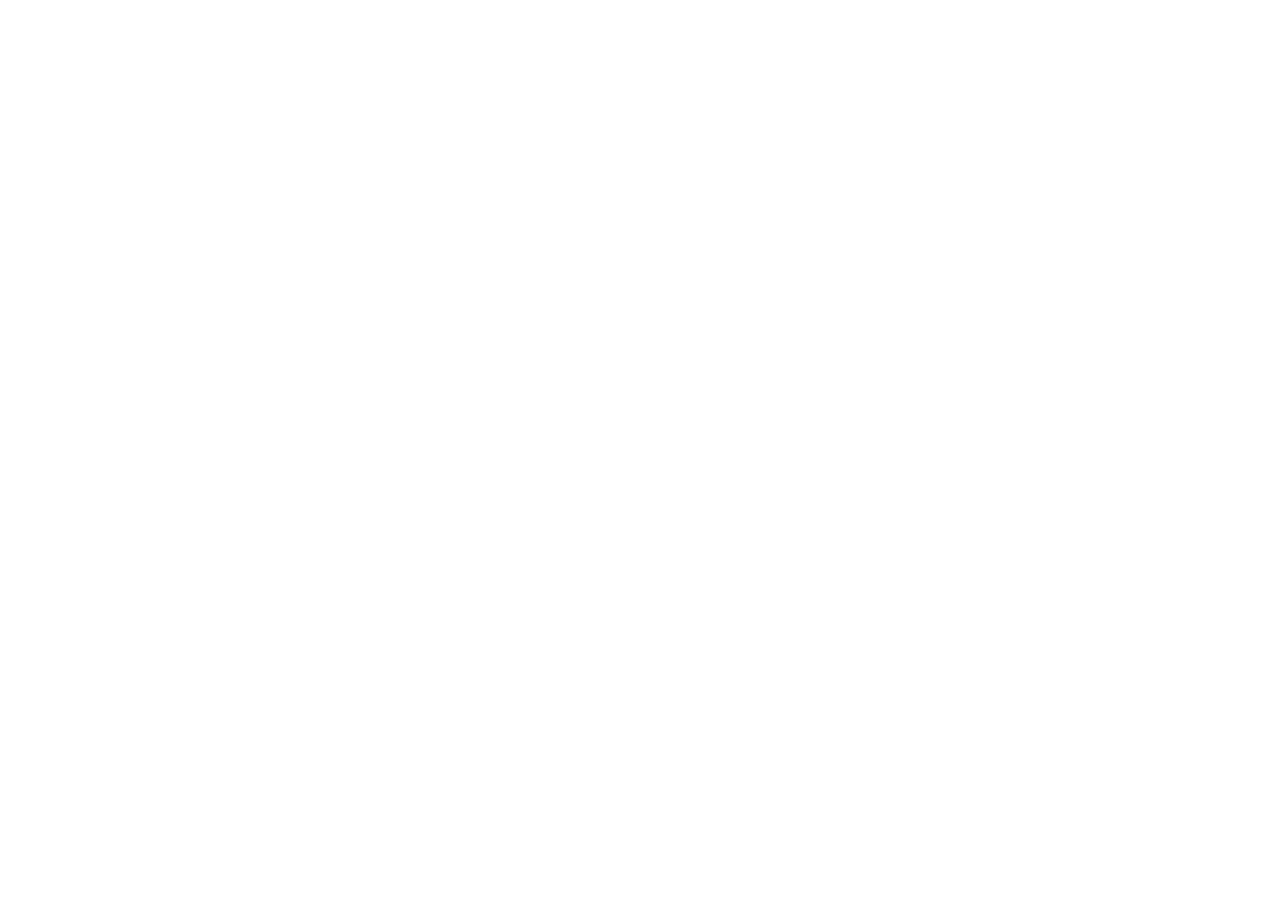
==== commit ce670400: "Add files via upload" ====
--- a/index.html
+++ b/index.html
@@ -3,8 +3,8 @@
   <head>
     <meta charset="UTF-8" />
     <meta name="viewport" content="width=device-width, initial-scale=1.0, maximum-scale=1" />
-    <script type="module" crossorigin src="/assets/index-Ddfa7WYj.js"></script>
-    <link rel="stylesheet" crossorigin href="/assets/index-Bi6Ltwfc.css">
+    <script type="module" crossorigin src="/naveen-portfolio/assets/index-Ddfa7WYj.js"></script>
+    <link rel="stylesheet" crossorigin href="/naveen-portfolio/assets/index-Bi6Ltwfc.css">
   </head>
   <body>
     <div id="root"></div>
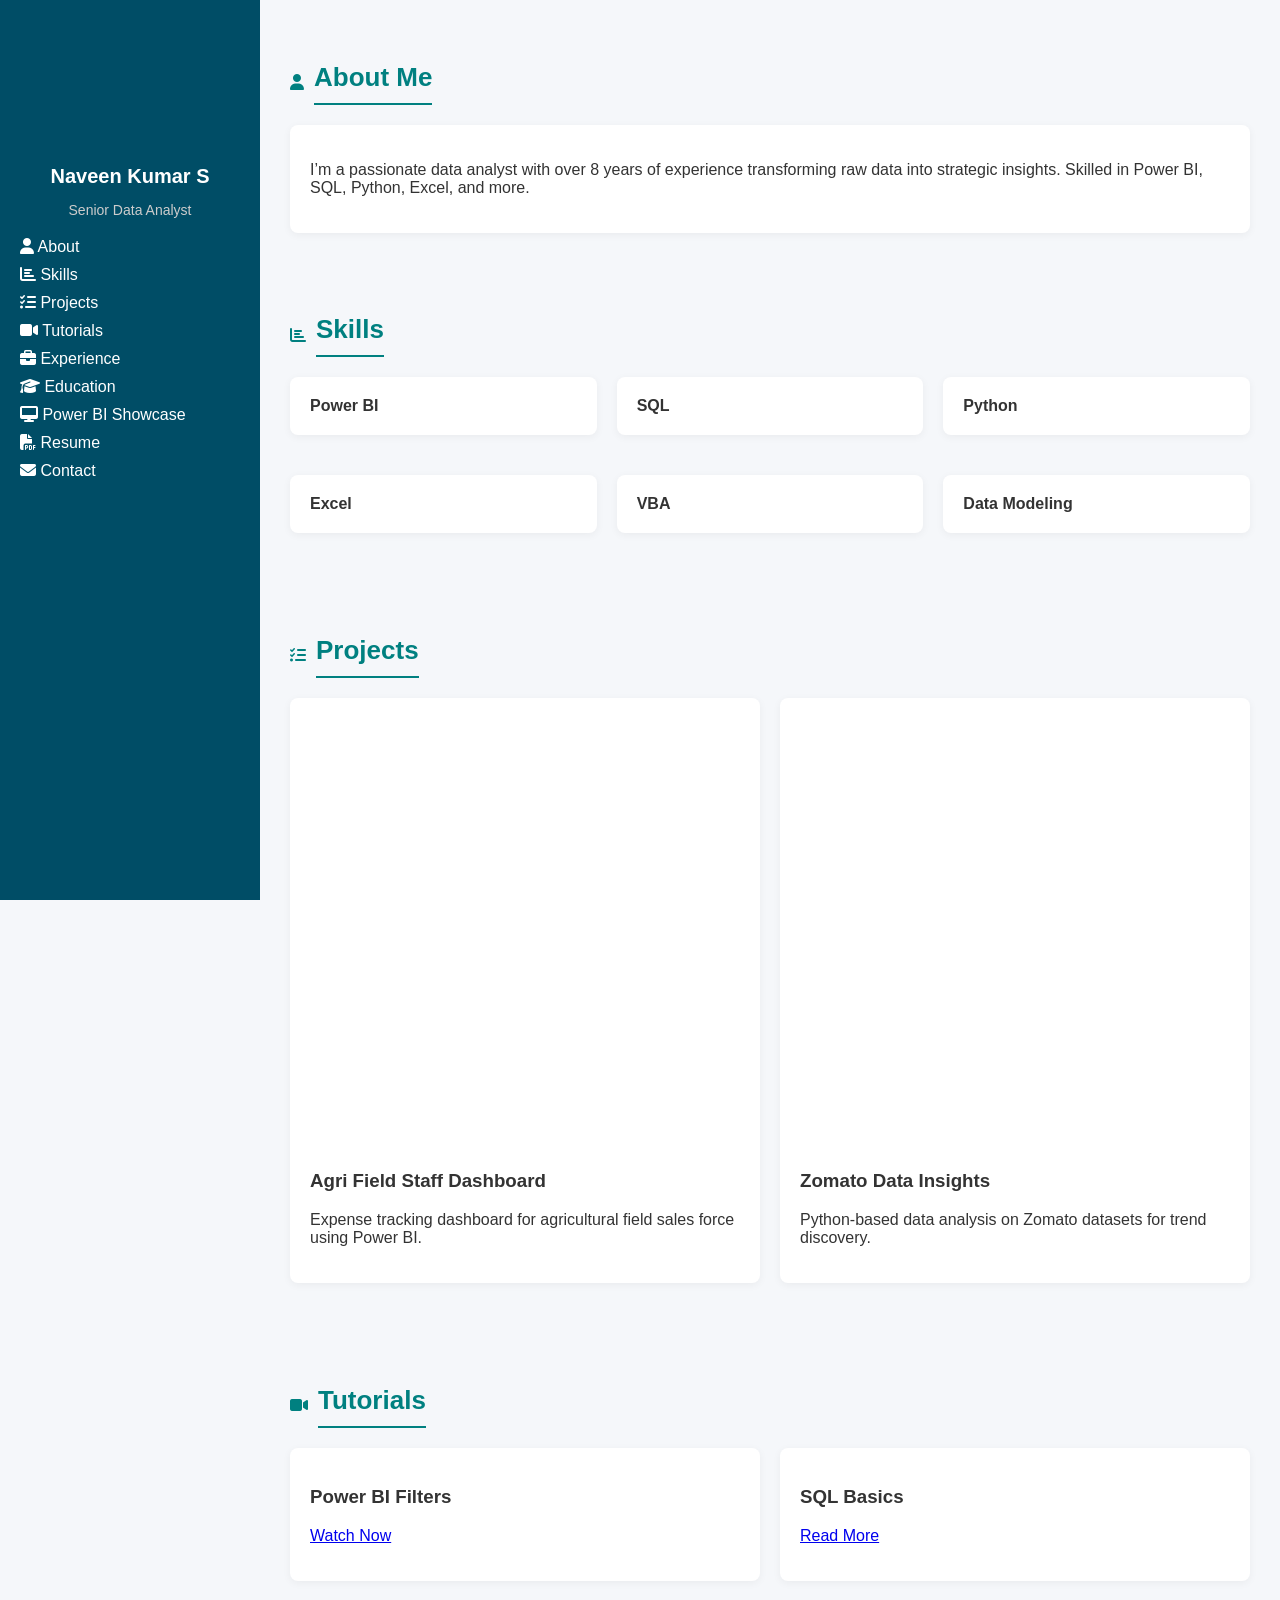
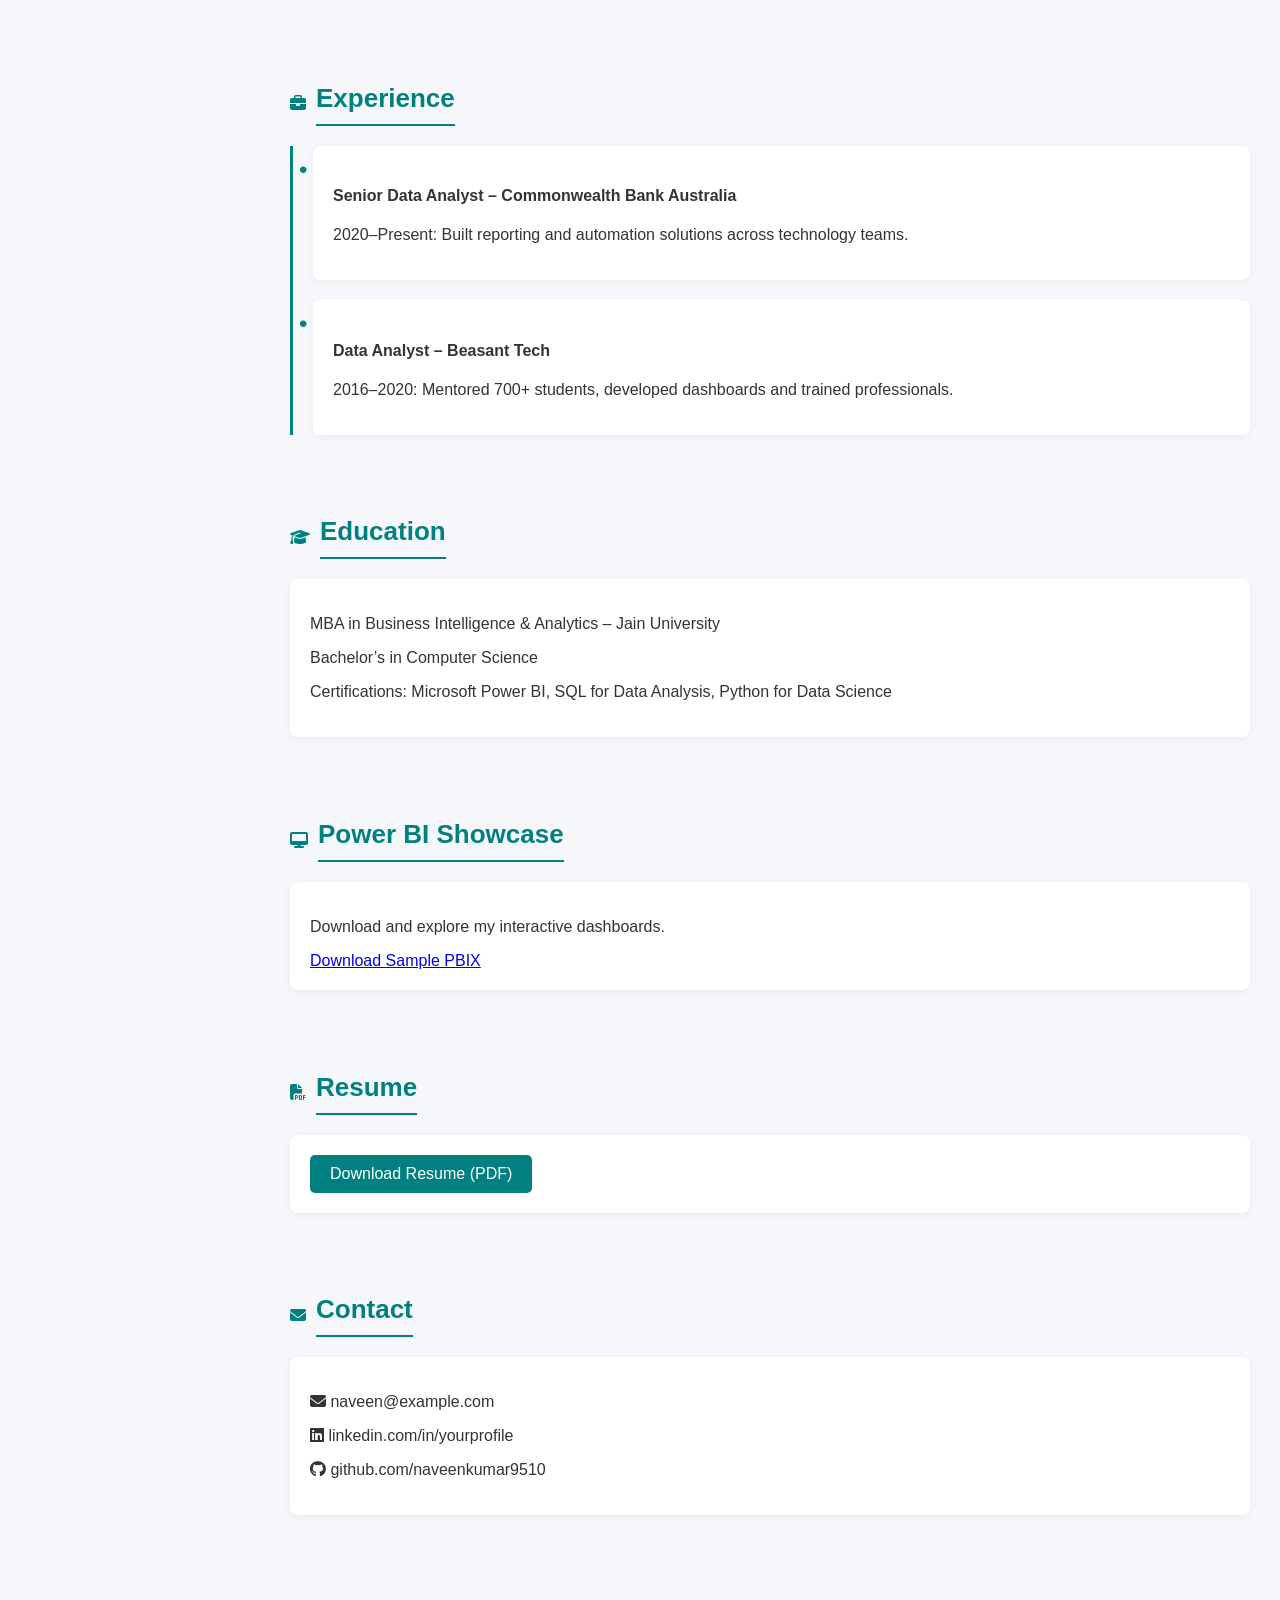
==== commit ab5bbfb7: "Update index.html" ====
--- a/index.html
+++ b/index.html
@@ -1,14 +1,280 @@
 <!DOCTYPE html>
 <html lang="en">
-  <head>
-    <meta charset="UTF-8" />
-    <meta name="viewport" content="width=device-width, initial-scale=1.0, maximum-scale=1" />
-    <script type="module" crossorigin src="/naveen-portfolio/assets/index-Ddfa7WYj.js"></script>
-    <link rel="stylesheet" crossorigin href="/naveen-portfolio/assets/index-Bi6Ltwfc.css">
-  </head>
-  <body>
-    <div id="root"></div>
-    <!-- This is a replit script which adds a banner on the top of the page when opened in development mode outside the replit environment -->
-    <script type="text/javascript" src="https://replit.com/public/js/replit-dev-banner.js"></script>
-  </body>
-</html>+<head>
+  <meta charset="UTF-8" />
+  <meta name="viewport" content="width=device-width, initial-scale=1.0" />
+  <title>Naveen Kumar S | Senior Data Analyst</title>
+  <link rel="stylesheet" href="https://cdnjs.cloudflare.com/ajax/libs/font-awesome/6.4.0/css/all.min.css">
+  <style>
+    :root {
+      --primary: #008080;
+      --secondary: #004d66;
+      --bg: #f5f7fa;
+      --text: #333;
+      --card-bg: #fff;
+      --gray: #888;
+    }
+
+    * {
+      box-sizing: border-box;
+      scroll-behavior: smooth;
+    }
+
+    body {
+      margin: 0;
+      font-family: 'Segoe UI', Tahoma, Geneva, Verdana, sans-serif;
+      background-color: var(--bg);
+      color: var(--text);
+      display: flex;
+    }
+
+    aside {
+      width: 260px;
+      background: var(--secondary);
+      color: white;
+      padding: 30px 20px;
+      height: 100vh;
+      position: fixed;
+      overflow-y: auto;
+    }
+
+    aside img {
+      width: 120px;
+      border-radius: 50%;
+      display: block;
+      margin: 0 auto 15px;
+    }
+
+    aside h1 {
+      font-size: 20px;
+      text-align: center;
+      margin: 10px 0 5px;
+    }
+
+    aside p {
+      font-size: 14px;
+      text-align: center;
+      margin-bottom: 20px;
+      color: #ccc;
+    }
+
+    nav a {
+      display: block;
+      color: white;
+      text-decoration: none;
+      margin: 10px 0;
+      font-size: 16px;
+      transition: 0.3s;
+    }
+
+    nav a:hover {
+      color: var(--primary);
+    }
+
+    main {
+      margin-left: 260px;
+      padding: 40px 30px;
+      width: 100%;
+    }
+
+    section {
+      margin-bottom: 60px;
+    }
+
+    h2 {
+      font-size: 26px;
+      color: var(--primary);
+      border-bottom: 2px solid var(--primary);
+      padding-bottom: 10px;
+      margin-bottom: 20px;
+    }
+
+    .card, .grid-item {
+      background: var(--card-bg);
+      padding: 20px;
+      border-radius: 8px;
+      box-shadow: 0 2px 8px rgba(0, 0, 0, 0.05);
+      margin-bottom: 20px;
+      transition: 0.3s ease-in-out;
+    }
+
+    .card:hover, .grid-item:hover {
+      transform: translateY(-5px);
+    }
+
+    .grid {
+      display: grid;
+      grid-template-columns: repeat(auto-fit, minmax(250px, 1fr));
+      gap: 20px;
+    }
+
+    .timeline {
+      border-left: 3px solid var(--primary);
+      padding-left: 20px;
+    }
+
+    .timeline .card {
+      position: relative;
+    }
+
+    .timeline .card::before {
+      content: '\2022';
+      color: var(--primary);
+      position: absolute;
+      left: -14px;
+      top: 10px;
+      font-size: 24px;
+    }
+
+    .resume-download {
+      display: inline-block;
+      background: var(--primary);
+      color: white;
+      padding: 10px 20px;
+      border-radius: 5px;
+      text-decoration: none;
+    }
+
+    .icon-header {
+      display: flex;
+      align-items: center;
+      gap: 10px;
+    }
+
+    .icon-header i {
+      color: var(--primary);
+    }
+
+    @media screen and (max-width: 768px) {
+      aside {
+        position: static;
+        width: 100%;
+        height: auto;
+        display: flex;
+        flex-direction: row;
+        justify-content: space-around;
+        flex-wrap: wrap;
+      }
+      main {
+        margin-left: 0;
+        padding: 20px;
+      }
+    }
+  </style>
+</head>
+<body>
+  <aside>
+    <img src="assets/profile.jpg" alt="Naveen Kumar" />
+    <h1>Naveen Kumar S</h1>
+    <p>Senior Data Analyst</p>
+    <nav>
+      <a href="#about"><i class="fas fa-user"></i> About</a>
+      <a href="#skills"><i class="fas fa-chart-bar"></i> Skills</a>
+      <a href="#projects"><i class="fas fa-tasks"></i> Projects</a>
+      <a href="#tutorials"><i class="fas fa-video"></i> Tutorials</a>
+      <a href="#experience"><i class="fas fa-briefcase"></i> Experience</a>
+      <a href="#education"><i class="fas fa-graduation-cap"></i> Education</a>
+      <a href="#showcase"><i class="fas fa-desktop"></i> Power BI Showcase</a>
+      <a href="#resume"><i class="fas fa-file-pdf"></i> Resume</a>
+      <a href="#contact"><i class="fas fa-envelope"></i> Contact</a>
+    </nav>
+  </aside>
+  <main>
+    <section id="about">
+      <div class="icon-header"><i class="fas fa-user"></i><h2>About Me</h2></div>
+      <div class="card">
+        <p>I’m a passionate data analyst with over 8 years of experience transforming raw data into strategic insights. Skilled in Power BI, SQL, Python, Excel, and more.</p>
+      </div>
+    </section>
+
+    <section id="skills">
+      <div class="icon-header"><i class="fas fa-chart-bar"></i><h2>Skills</h2></div>
+      <div class="grid">
+        <div class="grid-item"><strong>Power BI</strong></div>
+        <div class="grid-item"><strong>SQL</strong></div>
+        <div class="grid-item"><strong>Python</strong></div>
+        <div class="grid-item"><strong>Excel</strong></div>
+        <div class="grid-item"><strong>VBA</strong></div>
+        <div class="grid-item"><strong>Data Modeling</strong></div>
+      </div>
+    </section>
+
+    <section id="projects">
+      <div class="icon-header"><i class="fas fa-tasks"></i><h2>Projects</h2></div>
+      <div class="grid">
+        <div class="card">
+          <img src="assets/projects/agri_dashboard.png" alt="Agri Project" style="width: 100%; border-radius: 6px;">
+          <h3>Agri Field Staff Dashboard</h3>
+          <p>Expense tracking dashboard for agricultural field sales force using Power BI.</p>
+        </div>
+        <div class="card">
+          <img src="assets/projects/zomato_analysis.png" alt="Zomato" style="width: 100%; border-radius: 6px;">
+          <h3>Zomato Data Insights</h3>
+          <p>Python-based data analysis on Zomato datasets for trend discovery.</p>
+        </div>
+      </div>
+    </section>
+
+    <section id="tutorials">
+      <div class="icon-header"><i class="fas fa-video"></i><h2>Tutorials</h2></div>
+      <div class="grid">
+        <div class="card">
+          <h3>Power BI Filters</h3>
+          <p><a href="#">Watch Now</a></p>
+        </div>
+        <div class="card">
+          <h3>SQL Basics</h3>
+          <p><a href="#">Read More</a></p>
+        </div>
+      </div>
+    </section>
+
+    <section id="experience">
+      <div class="icon-header"><i class="fas fa-briefcase"></i><h2>Experience</h2></div>
+      <div class="timeline">
+        <div class="card">
+          <h4>Senior Data Analyst – Commonwealth Bank Australia</h4>
+          <p>2020–Present: Built reporting and automation solutions across technology teams.</p>
+        </div>
+        <div class="card">
+          <h4>Data Analyst – Beasant Tech</h4>
+          <p>2016–2020: Mentored 700+ students, developed dashboards and trained professionals.</p>
+        </div>
+      </div>
+    </section>
+
+    <section id="education">
+      <div class="icon-header"><i class="fas fa-graduation-cap"></i><h2>Education</h2></div>
+      <div class="card">
+        <p>MBA in Business Intelligence & Analytics – Jain University</p>
+        <p>Bachelor’s in Computer Science</p>
+        <p>Certifications: Microsoft Power BI, SQL for Data Analysis, Python for Data Science</p>
+      </div>
+    </section>
+
+    <section id="showcase">
+      <div class="icon-header"><i class="fas fa-desktop"></i><h2>Power BI Showcase</h2></div>
+      <div class="card">
+        <p>Download and explore my interactive dashboards.</p>
+        <a href="assets/Naveen_PowerBI_Sample.pbix" download>Download Sample PBIX</a>
+      </div>
+    </section>
+
+    <section id="resume">
+      <div class="icon-header"><i class="fas fa-file-pdf"></i><h2>Resume</h2></div>
+      <div class="card">
+        <a class="resume-download" href="assets/Naveen_Resume.pdf" download>Download Resume (PDF)</a>
+      </div>
+    </section>
+
+    <section id="contact">
+      <div class="icon-header"><i class="fas fa-envelope"></i><h2>Contact</h2></div>
+      <div class="card">
+        <p><i class="fas fa-envelope"></i> naveen@example.com</p>
+        <p><i class="fab fa-linkedin"></i> linkedin.com/in/yourprofile</p>
+        <p><i class="fab fa-github"></i> github.com/naveenkumar9510</p>
+      </div>
+    </section>
+  </main>
+</body>
+</html>
